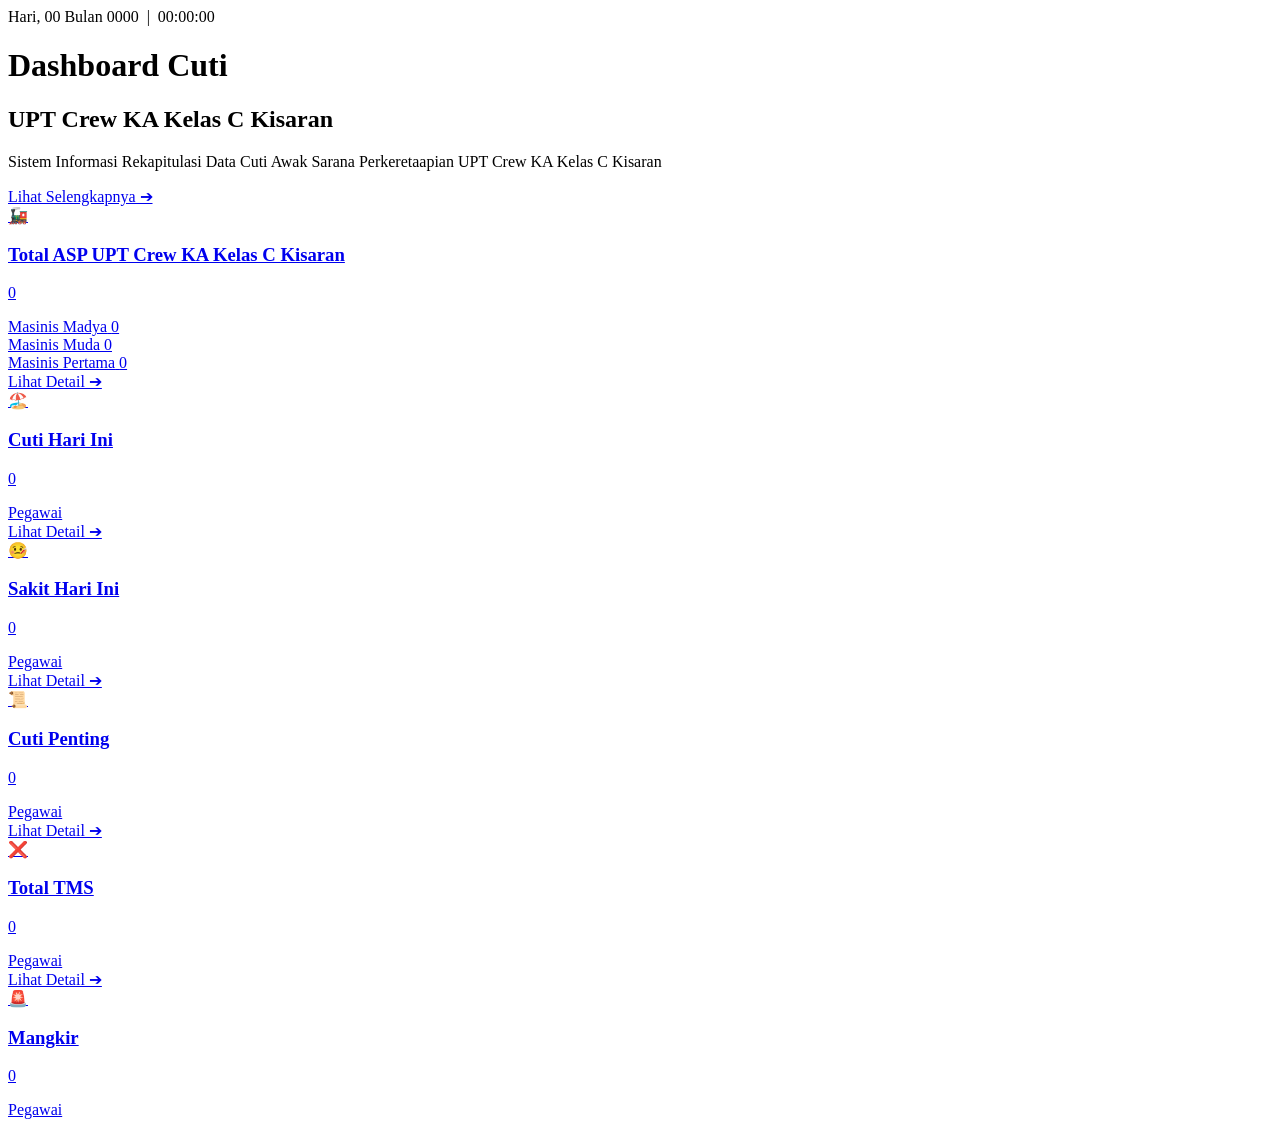
==== index.html @ 2067175f "Add files via upload" ====
<!DOCTYPE html>
<html lang="id">
<head>
    <meta charset="UTF-8">
    <meta name="viewport" content="width=device-width, initial-scale=1.0">
    <title>Dashboard Rekapitulasi Cuti - KAI</title>
    
    <!-- Google Fonts: Montserrat -->
    <link rel="preconnect" href="https://fonts.googleapis.com">
    <link rel="preconnect" href="https://fonts.gstatic.com" crossorigin>
    <link href="https://fonts.googleapis.com/css2?family=Montserrat:wght@300;500;600;800&display=swap" rel="stylesheet">

    <link rel="stylesheet" href="css/style.css">
</head>
<body>
    <!-- Banner Utama bernuansa KAI -->
    <header class="kai-banner">
        
        <!-- Top Header: Logo di Kiri, Waktu di Kanan -->
        <div class="top-header">          
            <div class="time-container">
                <span id="hari-ini">Hari, </span>
                <span id="tanggal-ini">00 Bulan 0000</span> &nbsp;|&nbsp; 
                <span id="jam-ini">00:00:00</span>
            </div>
        </div>

        <div class="banner-overlay"></div>
        
        <div class="banner-container">
            <h1 class="banner-title">Dashboard Cuti</h1>
            <h2 class="banner-title">UPT Crew KA Kelas C Kisaran</h2>
            <p class="banner-subtitle">Sistem Informasi Rekapitulasi Data Cuti Awak Sarana Perkeretaapian UPT Crew KA Kelas C Kisaran</p>
        </div>
    </header>

    <!-- Konten Dashboard -->
    <main>
        <section class="dashboard-content">
            
            <!-- 1. KARTU KPI UTAMA: TOTAL ASP -->
            <a href="#tabel-crew" class="kpi-utama-card">
                <!-- Lapisan transparan hover -->
                <div class="kpi-hover-overlay">
                    <span>Lihat Selengkapnya ➔</span>
                </div>

                <!-- Bagian Atas: Total Keseluruhan -->
                <div class="kpi-utama-header">
                    <div class="widget-icon">🚂</div>
                    <div class="widget-info">
                        <h3>Total ASP UPT Crew KA Kelas C Kisaran</h3>
                        <p class="widget-value" id="val-asp">0</p>
                    </div>
                </div>
                
                <!-- Bagian Bawah: Rincian Jabatan -->
                <div class="kpi-utama-footer">
                    <div class="kpi-detail">
                        <span class="detail-label">Masinis Madya</span>
                        <span class="detail-val" id="val-madya">0</span>
                    </div>
                    <div class="kpi-detail">
                        <span class="detail-label">Masinis Muda</span>
                        <span class="detail-val" id="val-muda">0</span>
                    </div>
                    <div class="kpi-detail">
                        <span class="detail-label">Masinis Pertama</span>
                        <span class="detail-val" id="val-pertama">0</span>
                    </div>
                </div>
            </a>

            <!-- 2. WIDGET HARIAN & TAHUNAN -->
            <div class="widget-grid">
                
                <!-- Card 1: Cuti Hari Ini -->
                <a href="#tabel-cuti" class="widget-card">
                    <div class="widget-hover-overlay"><span>Lihat Detail ➔</span></div>
                    <div class="widget-icon">🏖️</div>
                    <div class="widget-info">
                        <h3>Cuti Hari Ini</h3>
                        <p class="widget-value" id="val-cuti">0</p>
                        <span class="widget-desc">Pegawai</span>
                    </div>
                </a>

                <!-- Card 2: Sakit Hari Ini -->
                <a href="#tabel-sakit" class="widget-card">
                    <div class="widget-hover-overlay"><span>Lihat Detail ➔</span></div>
                    <div class="widget-icon">🤒</div>
                    <div class="widget-info">
                        <h3>Sakit Hari Ini</h3>
                        <p class="widget-value" id="val-sakit">0</p>
                        <span class="widget-desc">Pegawai</span>
                    </div>
                </a>

                <!-- Card 3: Cuti Penting -->
                <a href="#tabel-itmb" class="widget-card">
                    <div class="widget-hover-overlay"><span>Lihat Detail ➔</span></div>
                    <div class="widget-icon">📜</div>
                    <div class="widget-info">
                        <h3>Cuti Penting</h3>
                        <p class="widget-value" id="val-itmb">0</p> 
                        <span class="widget-desc">Pegawai</span>
                    </div>
                </a>

                <!-- Card 4: Total TMS -->
                <a href="#tabel-tms" class="widget-card">
                    <div class="widget-hover-overlay"><span>Lihat Detail ➔</span></div>
                    <div class="widget-icon">❌</div>
                    <div class="widget-info">
                        <h3>Total TMS</h3>
                        <p class="widget-value" id="val-tms">0</p>
                        <span class="widget-desc">Pegawai</span>
                    </div>
                </a>

                <!-- Card 5: Total Mangkir -->
                <a href="#tabel-mangkir" class="widget-card">
                    <div class="widget-hover-overlay"><span>Lihat Detail ➔</span></div>
                    <div class="widget-icon">🚨</div>
                    <div class="widget-info">
                        <h3>Mangkir</h3>
                        <p class="widget-value" id="val-mangkir">0</p>
                        <span class="widget-desc">Pegawai</span>
                    </div>
                </a>

            </div>
        </section>
    </main>

    <!-- ========================================== -->
    <!-- MODAL POP-UP DETAIL DATA PEGAWAI           -->
    <!-- ========================================== -->
    <div id="modal-detail" class="modal-overlay" style="display: none;">
        <div class="modal-content">
            <div class="modal-header">
                <h2 id="modal-title">Daftar Detail</h2>
                <button id="modal-close" class="modal-close-btn">&times;</button>
            </div>
            <div class="modal-body">
                <table class="modal-table">
                    <thead>
                        <tr>
                            <th>No</th>
                            <th>NAMA</th>
                            <th>NIPP</th>
                            <th>JABATAN</th>
                            <th>KETERANGAN</th>
                        </tr>
                    </thead>
                    <tbody id="modal-table-body">
                        <!-- Data baris akan dimasukkan secara dinamis lewat JavaScript -->
                    </tbody>
                </table>
            </div>
        </div>
    </div>

    <!-- Skrip Penghubung Utama -->
    <script src="js/main.js"></script>
</body>
</html>
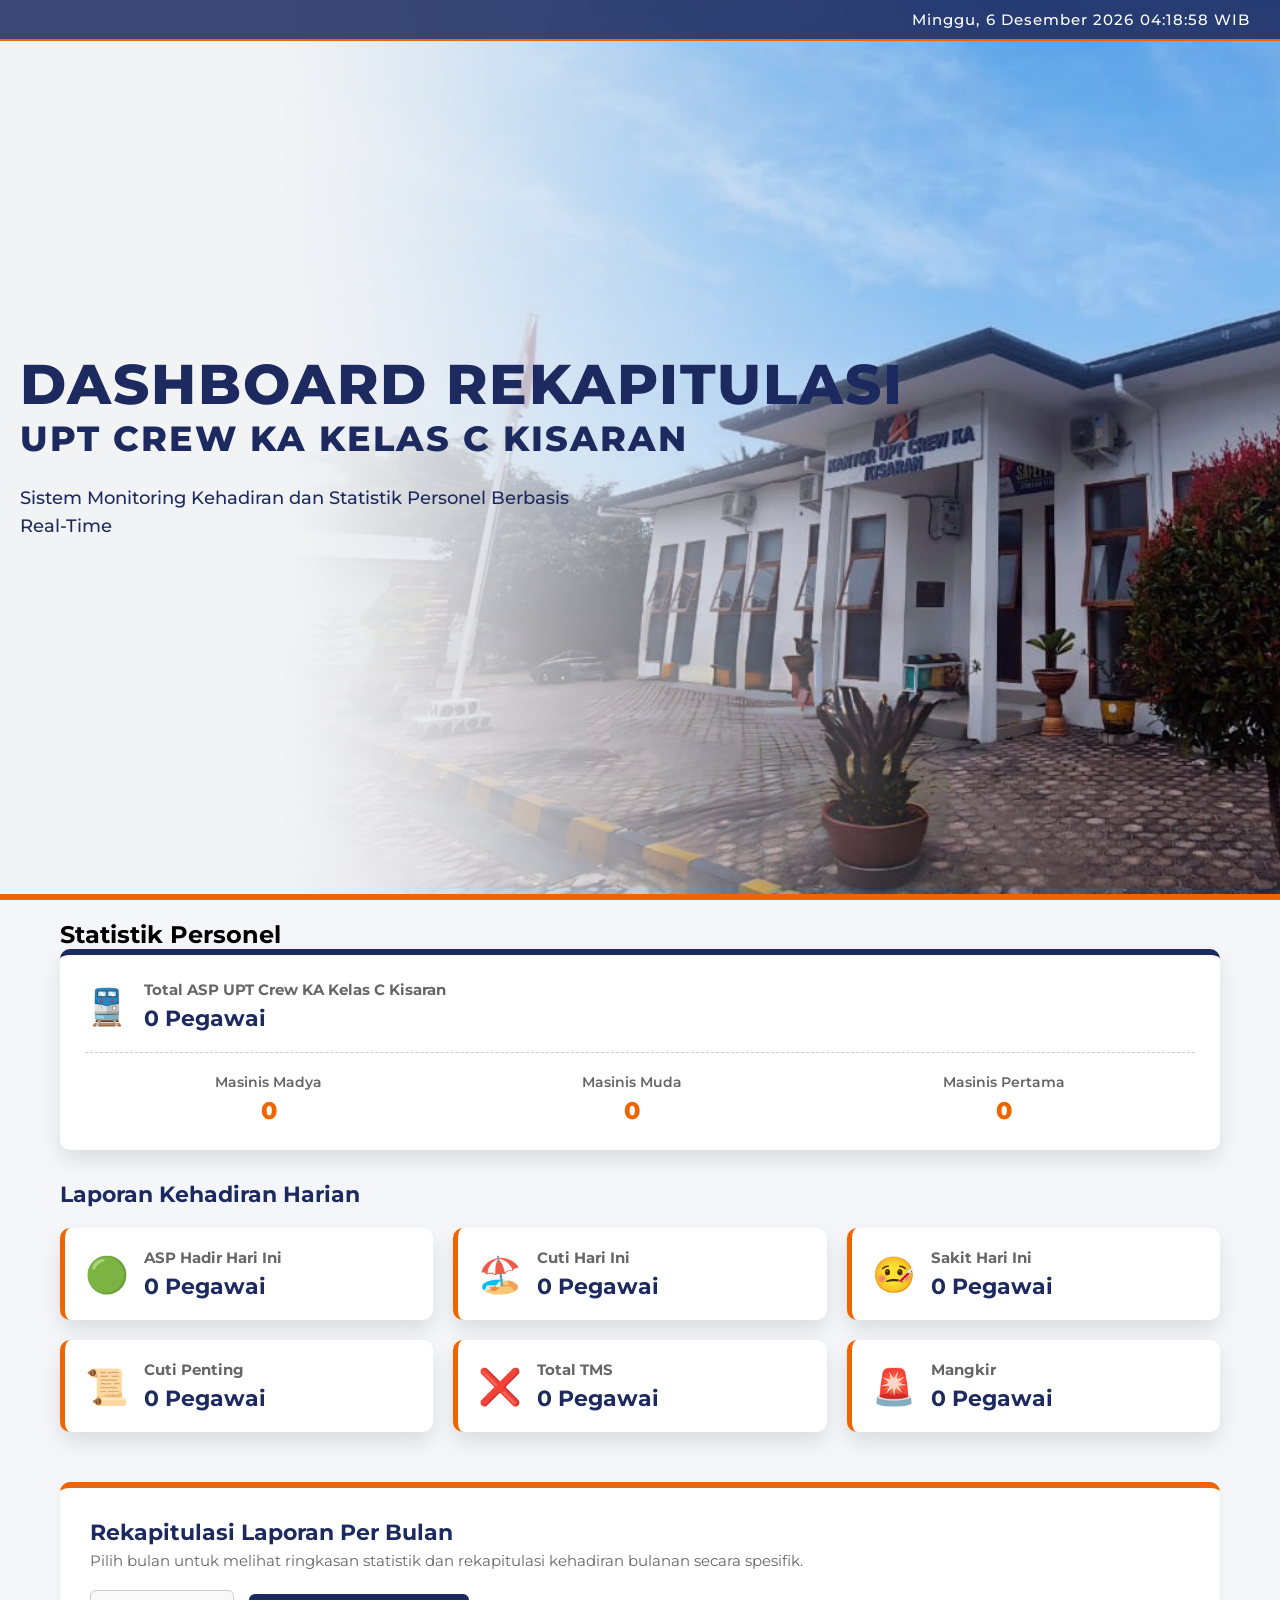
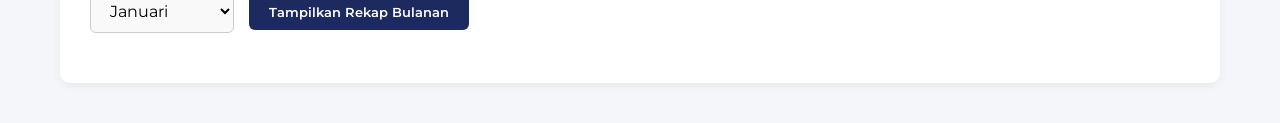
==== commit f72b0313: "Update dashboard title and content sections" ====
--- a/index.html
+++ b/index.html
@@ -3,58 +3,49 @@
 <head>
     <meta charset="UTF-8">
     <meta name="viewport" content="width=device-width, initial-scale=1.0">
-    <title>Dashboard Rekapitulasi Cuti - KAI</title>
-    
-    <!-- Google Fonts: Montserrat -->
-    <link rel="preconnect" href="https://fonts.googleapis.com">
-    <link rel="preconnect" href="https://fonts.gstatic.com" crossorigin>
-    <link href="https://fonts.googleapis.com/css2?family=Montserrat:wght@300;500;600;800&display=swap" rel="stylesheet">
-
+    <title>Dashboard Rekapitulasi - UPT Crew KA Kisaran</title>
     <link rel="stylesheet" href="css/style.css">
+    <!-- Google Fonts Montserrat -->
+    <link href="https://fonts.googleapis.com/css2?family=Montserrat:wght@400;500;600;700;800&display=swap" rel="stylesheet">
 </head>
 <body>
-    <!-- Banner Utama bernuansa KAI -->
-    <header class="kai-banner">
-        
-        <!-- Top Header: Logo di Kiri, Waktu di Kanan -->
-        <div class="top-header">          
-            <div class="time-container">
-                <span id="hari-ini">Hari, </span>
-                <span id="tanggal-ini">00 Bulan 0000</span> &nbsp;|&nbsp; 
-                <span id="jam-ini">00:00:00</span>
-            </div>
-        </div>
-
-        <div class="banner-overlay"></div>
-        
-        <div class="banner-container">
-            <h1 class="banner-title">Dashboard Cuti</h1>
-            <h2 class="banner-title">UPT Crew KA Kelas C Kisaran</h2>
-            <p class="banner-subtitle">Sistem Informasi Rekapitulasi Data Cuti Awak Sarana Perkeretaapian UPT Crew KA Kelas C Kisaran</p>
+
+    <!-- ================= TOP HEADER (WAKTU REAL-TIME) ================= -->
+    <header class="top-header">
+        <div class="time-container">
+            <span id="hari-ini"></span>
+            <span id="tanggal-ini">| </span>
+            <span id="jam-ini"></span>
         </div>
     </header>
 
-    <!-- Konten Dashboard -->
-    <main>
-        <section class="dashboard-content">
-            
-            <!-- 1. KARTU KPI UTAMA: TOTAL ASP -->
+    <!-- ================= SECTION 1: BANNER / HERO SECTION ================= -->
+    <section class="kai-banner">
+        <div class="banner-overlay"></div>
+        <div class="banner-container">
+            <h1 class="banner-title">DASHBOARD REKAPITULASI</h1>
+            <h2 class="banner-title">UPT CREW KA KELAS C KISARAN</h2>
+            <p class="banner-subtitle">Sistem Monitoring Kehadiran dan Statistik Personel Berbasis Real-Time</p>
+        </div>
+    </section>
+
+    <!-- ================= KONTEN UTAMA DASHBOARD ================= -->
+    <main class="dashboard-content">
+
+        <!-- ================= SECTION 2: JUMLAH ANGGOTA (TOTAL ASP) ================= -->
+        <section class="dashboard-section" id="section-asp">
+            <div class="section-title-box">
+                <h2>Statistik Personel</h2>
+            </div>
             <a href="#tabel-crew" class="kpi-utama-card">
-                <!-- Lapisan transparan hover -->
-                <div class="kpi-hover-overlay">
-                    <span>Lihat Selengkapnya ➔</span>
-                </div>
-
-                <!-- Bagian Atas: Total Keseluruhan -->
+                <div class="kpi-hover-overlay">Lihat Detail Keseluruhan Anggota</div>
                 <div class="kpi-utama-header">
-                    <div class="widget-icon">🚂</div>
+                    <div class="widget-icon">🚆</div>
                     <div class="widget-info">
                         <h3>Total ASP UPT Crew KA Kelas C Kisaran</h3>
-                        <p class="widget-value" id="val-asp">0</p>
-                    </div>
-                </div>
-                
-                <!-- Bagian Bawah: Rincian Jabatan -->
+                        <p><span id="val-asp">0</span> Pegawai</p>
+                    </div>
+                </div>
                 <div class="kpi-utama-footer">
                     <div class="kpi-detail">
                         <span class="detail-label">Masinis Madya</span>
@@ -70,72 +61,176 @@
                     </div>
                 </div>
             </a>
-
-            <!-- 2. WIDGET HARIAN & TAHUNAN -->
-            <div class="widget-grid">
+        </section>
+
+        <!-- ================= SECTION 3: LAPORAN HARIAN ================= -->
+        <section class="dashboard-section" id="section-laporan-harian">
+            <div class="section-title-box" style="margin-top: 30px;">
+                <h2 style="color: var(--kai-blue); font-size: 1.4rem; font-weight: 700;">Laporan Kehadiran Harian</h2>
+            </div>
+
+            <!-- Grid 6 Widget (2 Baris x 3 Kolom) -->
+            <div class="widgets-grid">
                 
-                <!-- Card 1: Cuti Hari Ini -->
+                <!-- Widget: ASP Hadir -->
+                <a class="widget-card">
+                    <div class="widget-hover-overlay">Lihat Detail Hadir</div>
+                    <div class="widget-icon">🟢</div>
+                    <div class="widget-info">
+                        <h3>ASP Hadir Hari Ini</h3>
+                        <p><span id="val-hadir">0</span> Pegawai</p>
+                    </div>
+                </a>
+
+                <!-- Widget: Cuti Hari Ini -->
                 <a href="#tabel-cuti" class="widget-card">
-                    <div class="widget-hover-overlay"><span>Lihat Detail ➔</span></div>
+                    <div class="widget-hover-overlay">Lihat Detail Cuti</div>
                     <div class="widget-icon">🏖️</div>
                     <div class="widget-info">
                         <h3>Cuti Hari Ini</h3>
-                        <p class="widget-value" id="val-cuti">0</p>
-                        <span class="widget-desc">Pegawai</span>
-                    </div>
-                </a>
-
-                <!-- Card 2: Sakit Hari Ini -->
+                        <p><span id="val-cuti">0</span> Pegawai</p>
+                    </div>
+                </a>
+
+                <!-- Widget: Sakit Hari Ini -->
                 <a href="#tabel-sakit" class="widget-card">
-                    <div class="widget-hover-overlay"><span>Lihat Detail ➔</span></div>
+                    <div class="widget-hover-overlay">Lihat Detail Sakit</div>
                     <div class="widget-icon">🤒</div>
                     <div class="widget-info">
                         <h3>Sakit Hari Ini</h3>
-                        <p class="widget-value" id="val-sakit">0</p>
-                        <span class="widget-desc">Pegawai</span>
-                    </div>
-                </a>
-
-                <!-- Card 3: Cuti Penting -->
+                        <p><span id="val-sakit">0</span> Pegawai</p>
+                    </div>
+                </a>
+
+                <!-- Widget: Cuti Penting -->
                 <a href="#tabel-itmb" class="widget-card">
-                    <div class="widget-hover-overlay"><span>Lihat Detail ➔</span></div>
+                    <div class="widget-hover-overlay">Lihat Detail Cuti Penting</div>
                     <div class="widget-icon">📜</div>
                     <div class="widget-info">
                         <h3>Cuti Penting</h3>
-                        <p class="widget-value" id="val-itmb">0</p> 
-                        <span class="widget-desc">Pegawai</span>
-                    </div>
-                </a>
-
-                <!-- Card 4: Total TMS -->
+                        <p><span id="val-itmb">0</span> Pegawai</p>
+                    </div>
+                </a>
+
+                <!-- Widget: Total TMS -->
                 <a href="#tabel-tms" class="widget-card">
-                    <div class="widget-hover-overlay"><span>Lihat Detail ➔</span></div>
+                    <div class="widget-hover-overlay">Lihat Detail TMS</div>
                     <div class="widget-icon">❌</div>
                     <div class="widget-info">
                         <h3>Total TMS</h3>
-                        <p class="widget-value" id="val-tms">0</p>
-                        <span class="widget-desc">Pegawai</span>
-                    </div>
-                </a>
-
-                <!-- Card 5: Total Mangkir -->
+                        <p><span id="val-tms">0</span> Pegawai</p>
+                    </div>
+                </a>
+
+                <!-- Widget: Mangkir -->
                 <a href="#tabel-mangkir" class="widget-card">
-                    <div class="widget-hover-overlay"><span>Lihat Detail ➔</span></div>
+                    <div class="widget-hover-overlay">Lihat Detail Mangkir</div>
                     <div class="widget-icon">🚨</div>
                     <div class="widget-info">
                         <h3>Mangkir</h3>
-                        <p class="widget-value" id="val-mangkir">0</p>
-                        <span class="widget-desc">Pegawai</span>
+                        <p><span id="val-mangkir">0</span> Pegawai</p>
                     </div>
                 </a>
 
             </div>
         </section>
+
+        <!-- ================= SECTION 4: LAPORAN PER BULAN ================= -->
+        <section class="dashboard-section" id="section-laporan-bulanan" style="margin-top: 50px; background: #ffffff; padding: 30px; border-radius: 10px; box-shadow: 0 4px 10px rgba(0,0,0,0.05); border-top: 6px solid var(--kai-orange);">
+            <div class="section-title-box" style="margin-bottom: 20px;">
+                <h2 style="color: var(--kai-blue); font-size: 1.4rem; font-weight: 700;">Rekapitulasi Laporan Per Bulan</h2>
+                <p style="color: #666; font-size: 0.95rem; margin-top: 5px;">Pilih bulan untuk melihat ringkasan statistik dan rekapitulasi kehadiran bulanan secara spesifik.</p>
+            </div>
+
+            <!-- Kontrol Pilih Bulan & Tombol Aksi -->
+            <div class="bulan-control-container" style="display: flex; gap: 15px; align-items: center; flex-wrap: wrap; margin-bottom: 20px;">
+                <select id="select-pilih-bulan" style="padding: 10px 15px; border-radius: 6px; border: 1px solid #ccc; font-family: 'Montserrat', sans-serif; font-size: 1rem; outline: none; background: #f9f9f9; cursor: pointer;">
+                    <option value="0">Januari</option>
+                    <option value="1">Februari</option>
+                    <option value="2">Maret</option>
+                    <option value="3">April</option>
+                    <option value="4">Mei</option>
+                    <option value="5">Juni</option>
+                    <option value="6">Juli</option>
+                    <option value="7">Agustus</option>
+                    <option value="8">September</option>
+                    <option value="9">Oktober</option>
+                    <option value="10">November</option>
+                    <option value="11">Desember</option>
+                </select>
+                <button id="btn-tampilkan-bulan" style="padding: 10px 20px; background-color: var(--kai-blue); color: white; border: none; border-radius: 6px; font-weight: 600; cursor: pointer; transition: background 0.2s;">
+                    Tampilkan Rekap Bulanan
+                </button>
+            </div>
+
+            <!-- Area Hasil Rekapitulasi Bulanan (Awalnya Tersembunyi) -->
+            <div id="hasil-rekap-bulanan" style="display: none; margin-top: 20px;">
+                
+<!-- 1. Ringkasan Statistik Bulanan (Card Summary Terpisah) -->
+                <div class="bulan-summary-grid" style="display: grid; grid-template-columns: repeat(auto-fit, minmax(140px, 1fr)); gap: 15px; margin-bottom: 25px;">
+                    <div style="background: #f4f6f9; padding: 15px; border-radius: 8px; border-left: 4px solid var(--kai-blue);">
+                        <span style="font-size: 0.85rem; color: #666; font-weight: 600;">Total Personel</span>
+                        <h3 id="sum-total-pegawai" style="font-size: 1.3rem; color: var(--kai-blue); margin-top: 5px;">0</h3>
+                    </div>
+                    <div style="background: #f4f6f9; padding: 15px; border-radius: 8px; border-left: 4px solid #28a745;">
+                        <span style="font-size: 0.85rem; color: #666; font-weight: 600;">Rata-rata Hadir</span>
+                        <h3 id="sum-rata-hadir" style="font-size: 1.3rem; color: #28a745; margin-top: 5px;">0%</h3>
+                    </div>
+                    <div style="background: #f4f6f9; padding: 15px; border-radius: 8px; border-left: 4px solid #17a2b8;">
+                        <span style="font-size: 0.85rem; color: #666; font-weight: 600;">Total Cuti (CT)</span>
+                        <h3 id="sum-total-cuti" style="font-size: 1.3rem; color: #17a2b8; margin-top: 5px;">0</h3>
+                    </div>
+                    <div style="background: #f4f6f9; padding: 15px; border-radius: 8px; border-left: 4px solid #ffc107;">
+                        <span style="font-size: 0.85rem; color: #666; font-weight: 600;">Total Sakit (CSK)</span>
+                        <h3 id="sum-total-sakit" style="font-size: 1.3rem; color: #d39e00; margin-top: 5px;">0</h3>
+                    </div>
+                    <div style="background: #f4f6f9; padding: 15px; border-radius: 8px; border-left: 4px solid #e67e22;">
+                        <span style="font-size: 0.85rem; color: #666; font-weight: 600;">Total TMS</span>
+                        <h3 id="sum-total-tms" style="font-size: 1.3rem; color: #e67e22; margin-top: 5px;">0</h3>
+                    </div>
+                    <div style="background: #f4f6f9; padding: 15px; border-radius: 8px; border-left: 4px solid #dc3545;">
+                        <span style="font-size: 0.85rem; color: #666; font-weight: 600;">Total Mangkir</span>
+                        <h3 id="sum-total-mangkir" style="font-size: 1.3rem; color: #dc3545; margin-top: 5px;">0</h3>
+                    </div>
+                </div>
+
+                <!-- 2. Kontrol Tabel: Pencarian & Tombol Ekspor -->
+                <div style="display: flex; justify-content: space-between; align-items: center; margin-bottom: 15px; flex-wrap: wrap; gap: 10px;">
+                    <input type="text" id="input-cari-bulan" placeholder="Cari nama atau NIPP pegawai..." style="padding: 8px 12px; border-radius: 6px; border: 1px solid #ccc; width: 280px; font-size: 0.9rem; outline: none;">
+                    <button id="btn-ekspor-excel" style="padding: 8px 15px; background-color: #28a745; color: white; border: none; border-radius: 6px; font-weight: 600; cursor: pointer; font-size: 0.9rem;">
+                        📥 Unduh Rekap (CSV)
+                    </button>
+                </div>
+
+                <!-- 3. Tabel Rincian Rekapitulasi Per Personel -->
+                <div style="overflow-x: auto;">
+                    <table class="modal-table" style="width: 100%; border-collapse: collapse; font-size: 0.9rem;">
+                        <thead>
+                            <tr style="background-color: var(--kai-blue); color: white;">
+                            <th style="padding: 10px; border: 1px solid #ddd;">No</th>
+                            <th style="padding: 10px; border: 1px solid #ddd;">Nama Pegawai</th>
+                            <th style="padding: 10px; border: 1px solid #ddd;">NIPP</th>
+                            <th style="padding: 10px; border: 1px solid #ddd;">Jabatan</th>
+                            <th style="padding: 10px; border: 1px solid #ddd; text-align: center;">Hadir</th>
+                            <th style="padding: 10px; border: 1px solid #ddd; text-align: center;">Cuti (CT)</th>
+                            <th style="padding: 10px; border: 1px solid #ddd; text-align: center;">Sakit (CSK)</th>
+                            <th style="padding: 10px; border: 1px solid #ddd; text-align: center;">Cuti Penting</th>
+                            <th style="padding: 10px; border: 1px solid #ddd; text-align: center;">TMS</th>
+                            <th style="padding: 10px; border: 1px solid #ddd; text-align: center;">Mangkir</th>
+                        </tr>
+                        </thead>
+                        <tbody id="tabel-rekap-bulanan-body">
+                            <!-- Data rekap per bulan akan dimasukkan di sini via JavaScript -->
+                        </tbody>
+                    </table>
+                </div>
+
+            </div>
+        </section>
+
     </main>
 
-    <!-- ========================================== -->
-    <!-- MODAL POP-UP DETAIL DATA PEGAWAI           -->
-    <!-- ========================================== -->
+    <!-- ================= MODAL POP-UP DETAIL ================= -->
     <div id="modal-detail" class="modal-overlay" style="display: none;">
         <div class="modal-content">
             <div class="modal-header">
@@ -154,14 +249,14 @@
                         </tr>
                     </thead>
                     <tbody id="modal-table-body">
-                        <!-- Data baris akan dimasukkan secara dinamis lewat JavaScript -->
+                        <!-- Data dimasukkan secara dinamis via JavaScript -->
                     </tbody>
                 </table>
             </div>
         </div>
     </div>
 
-    <!-- Skrip Penghubung Utama -->
+    <!-- Hubungkan dengan file JavaScript -->
     <script src="js/main.js"></script>
 </body>
-</html>+</html>
--- a/css/style.css
+++ b/css/style.css
@@ -0,0 +1,351 @@
+/* =========================================
+   VARIABEL WARNA 
+   ========================================= */
+:root {
+    --kai-blue: #1c2a5f;      
+    --kai-orange: #f06400;    
+    --kai-white: #ffffff;
+    --bg-light: #f4f6f9;   
+}
+
+/* =========================================
+   RESET & DASAR
+   ========================================= */
+* {  
+    margin: 0;
+    padding: 0;
+    box-sizing: border-box;
+    font-family: 'Montserrat', sans-serif;
+}
+
+body {
+    background-color: var(--bg-light);
+}
+
+/* =========================================
+   STYLE TOP HEADER (WAKTU & TANGGAL)
+   ========================================= */
+.top-header {
+    position: absolute;
+    top: 0;
+    left: 0;
+    width: 100%;
+    padding: 10px 30px;
+    background: rgba(28, 42, 95, 0.85); 
+    color: var(--kai-white);
+    display: flex;
+    justify-content: flex-end;
+    z-index: 5;
+    border-bottom: 2px solid var(--kai-orange);
+    font-size: 0.95rem;
+    letter-spacing: 1px;
+}
+
+.time-container {
+    display: flex;
+    gap: 6px;
+    font-weight: 500;
+}
+
+/* =========================================
+   STYLE BANNER HEADER
+   ========================================= */
+.kai-banner {
+    background-image: url('../assets/images/bg-header.png'); 
+    background-size: cover;          
+    background-position: center;     
+    background-repeat: no-repeat;    
+    color: var(--kai-blue);
+    height: 100vh;
+    display: flex;
+    flex-direction: column;
+    justify-content: center;
+    padding: 0 0 0 20px;             
+    text-align: left;
+    border-bottom: 6px solid var(--kai-orange);
+    position: relative;              
+    overflow: hidden;                
+}
+
+.banner-overlay {
+    position: absolute;
+    top: 0;
+    left: 0;
+    width: 100%;
+    height: 100%;
+    z-index: 1; 
+}
+
+.banner-container {
+    max-width: 1200px;
+    margin: 0;
+    position: relative; 
+    z-index: 2;         
+}
+
+.banner-title {
+    font-size: 3.5rem;
+    font-weight: 800;
+    letter-spacing: 2px;
+    margin-bottom: 5px; 
+    line-height: 1.1;   
+    text-transform: uppercase;
+}
+
+h2.banner-title {
+    font-size: 2.2rem;   
+    margin-top: 5px;     
+    margin-bottom: 25px; 
+}
+
+.banner-subtitle {
+    font-size: 1.1rem;
+    font-weight: 500;
+    color: var(--kai-blue);
+    opacity: 1;
+    max-width: 600px;
+    margin: 0;
+    line-height: 1.6;
+}
+
+/* =========================================
+   STYLE KARTU KPI UTAMA (TOTAL ASP)
+   ========================================= */
+.kpi-utama-card {
+    background-color: var(--kai-white);
+    border-radius: 10px;
+    padding: 25px;
+    box-shadow: 0 10px 20px rgba(0,0,0,0.1);
+    border-top: 6px solid var(--kai-blue); 
+    margin-bottom: 20px; 
+    transition: transform 0.3s ease, box-shadow 0.3s ease;
+    position: relative; 
+    overflow: hidden;   
+    display: block;     
+    text-decoration: none; 
+    color: inherit;     
+}
+
+.kpi-utama-card:hover {
+    transform: translateY(-5px);
+    box-shadow: 0 15px 30px rgba(0,0,0,0.15);
+}
+
+.kpi-utama-header {
+    display: flex;
+    align-items: center;
+    padding-bottom: 20px;
+    border-bottom: 1px dashed #ccc; 
+}
+
+.kpi-utama-footer {
+    display: flex;
+    justify-content: space-around;
+    padding-top: 20px;
+    text-align: center;
+}
+
+.kpi-detail {
+    display: flex;
+    flex-direction: column;
+}
+
+.detail-label {
+    font-size: 0.9rem;
+    color: #666;
+    margin-bottom: 5px;
+    font-weight: 600;
+}
+
+.detail-val {
+    font-size: 1.5rem;
+    font-weight: 800;
+    color: var(--kai-orange); 
+}
+
+.kpi-hover-overlay {
+    position: absolute;
+    top: 0;
+    left: 0;
+    width: 100%;
+    height: 100%;
+    background: rgba(28, 42, 95, 0.9); 
+    color: var(--kai-white);
+    display: flex;
+    align-items: center;
+    justify-content: center;
+    font-size: 1.2rem;
+    font-weight: 600;
+    letter-spacing: 1px;
+    opacity: 0; 
+    transition: opacity 0.3s ease;
+    z-index: 10; 
+}
+
+.kpi-utama-card:hover .kpi-hover-overlay {
+    opacity: 1; 
+}
+
+/* =========================================
+   STYLE KONTEN DASHBOARD & WIDGET (2 Baris x 3 Kolom)
+   ========================================= */
+.dashboard-content {
+    max-width: 1200px;
+    margin: 20px auto 40px auto; 
+    padding: 0 20px;
+    position: relative;
+    z-index: 10; 
+}
+
+.widgets-grid {
+    display: grid;
+    grid-template-columns: repeat(3, 1fr); 
+    gap: 20px;
+    margin-top: 20px;
+}
+
+.widget-card {
+    background-color: var(--kai-white);
+    border-radius: 10px;
+    padding: 20px; 
+    display: flex;
+    align-items: center;
+    box-shadow: 0 10px 20px rgba(0,0,0,0.1); 
+    border-left: 5px solid var(--kai-orange); 
+    transition: transform 0.3s ease, box-shadow 0.3s ease;
+    position: relative;
+    overflow: hidden;
+    text-decoration: none; 
+    color: inherit;
+}
+
+.widget-card:hover {
+    transform: translateY(-5px);
+    box-shadow: 0 15px 30px rgba(0,0,0,0.15);
+}
+
+.widget-icon {
+    font-size: 2.2rem;
+    margin-right: 15px;
+}
+
+.widget-info h3 {
+    font-size: 0.95rem;
+    color: #666;
+    margin: 0 0 5px 0;
+}
+
+.widget-info p {
+    font-size: 1.4rem;
+    font-weight: 700;
+    color: var(--kai-blue);
+    margin: 0; 
+}
+
+.widget-hover-overlay {
+    position: absolute;
+    top: 0;
+    left: 0;
+    width: 100%;
+    height: 100%;
+    background: rgba(28, 42, 95, 0.9); 
+    color: var(--kai-white);
+    display: flex;
+    align-items: center;
+    justify-content: center;
+    font-size: 1rem; 
+    font-weight: 600;
+    letter-spacing: 0.5px;
+    opacity: 0; 
+    transition: opacity 0.3s ease;
+    z-index: 10;
+}
+
+.widget-card:hover .widget-hover-overlay {
+    opacity: 1; 
+}
+
+/* =========================================
+   STYLE MODAL POP-UP
+   ========================================= */
+.modal-overlay {
+    position: fixed;
+    top: 0;
+    left: 0;
+    width: 100%;
+    height: 100%;
+    background-color: rgba(0, 0, 0, 0.6);
+    display: flex;
+    justify-content: center;
+    align-items: center;
+    z-index: 1000;
+    backdrop-filter: blur(3px);
+}
+
+.modal-content {
+    background: #ffffff;
+    width: 90%;
+    max-width: 800px;
+    max-height: 80vh;
+    border-radius: 8px;
+    box-shadow: 0 5px 15px rgba(0,0,0,0.3);
+    display: flex;
+    flex-direction: column;
+    overflow: hidden;
+    animation: fadeInModal 0.3s ease-in-out;
+}
+
+@keyframes fadeInModal {
+    from { opacity: 0; transform: translateY(-20px); }
+    to { opacity: 1; transform: translateY(0); }
+}
+
+.modal-header {
+    background-color: #003366; 
+    color: white;
+    padding: 15px 20px;
+    display: flex;
+    justify-content: space-between;
+    align-items: center;
+}
+
+.modal-header h2 {
+    font-size: 1.2rem;
+    margin: 0;
+    font-weight: 600;
+}
+
+.modal-close-btn {
+    background: none;
+    border: none;
+    color: white;
+    font-size: 1.5rem;
+    cursor: pointer;
+}
+
+.modal-body {
+    padding: 20px;
+    overflow-y: auto;
+}
+
+.modal-table {
+    width: 100%;
+    border-collapse: collapse;
+    font-size: 0.9rem;
+}
+
+.modal-table th, .modal-table td {
+    padding: 10px 12px;
+    border: 1px solid #ddd;
+    text-align: left;
+}
+
+.modal-table th {
+    background-color: #f4f4f4;
+    color: #333;
+    font-weight: 600;
+}
+
+.modal-table tr:nth-child(even) {
+    background-color: #f9f9f9;
+}
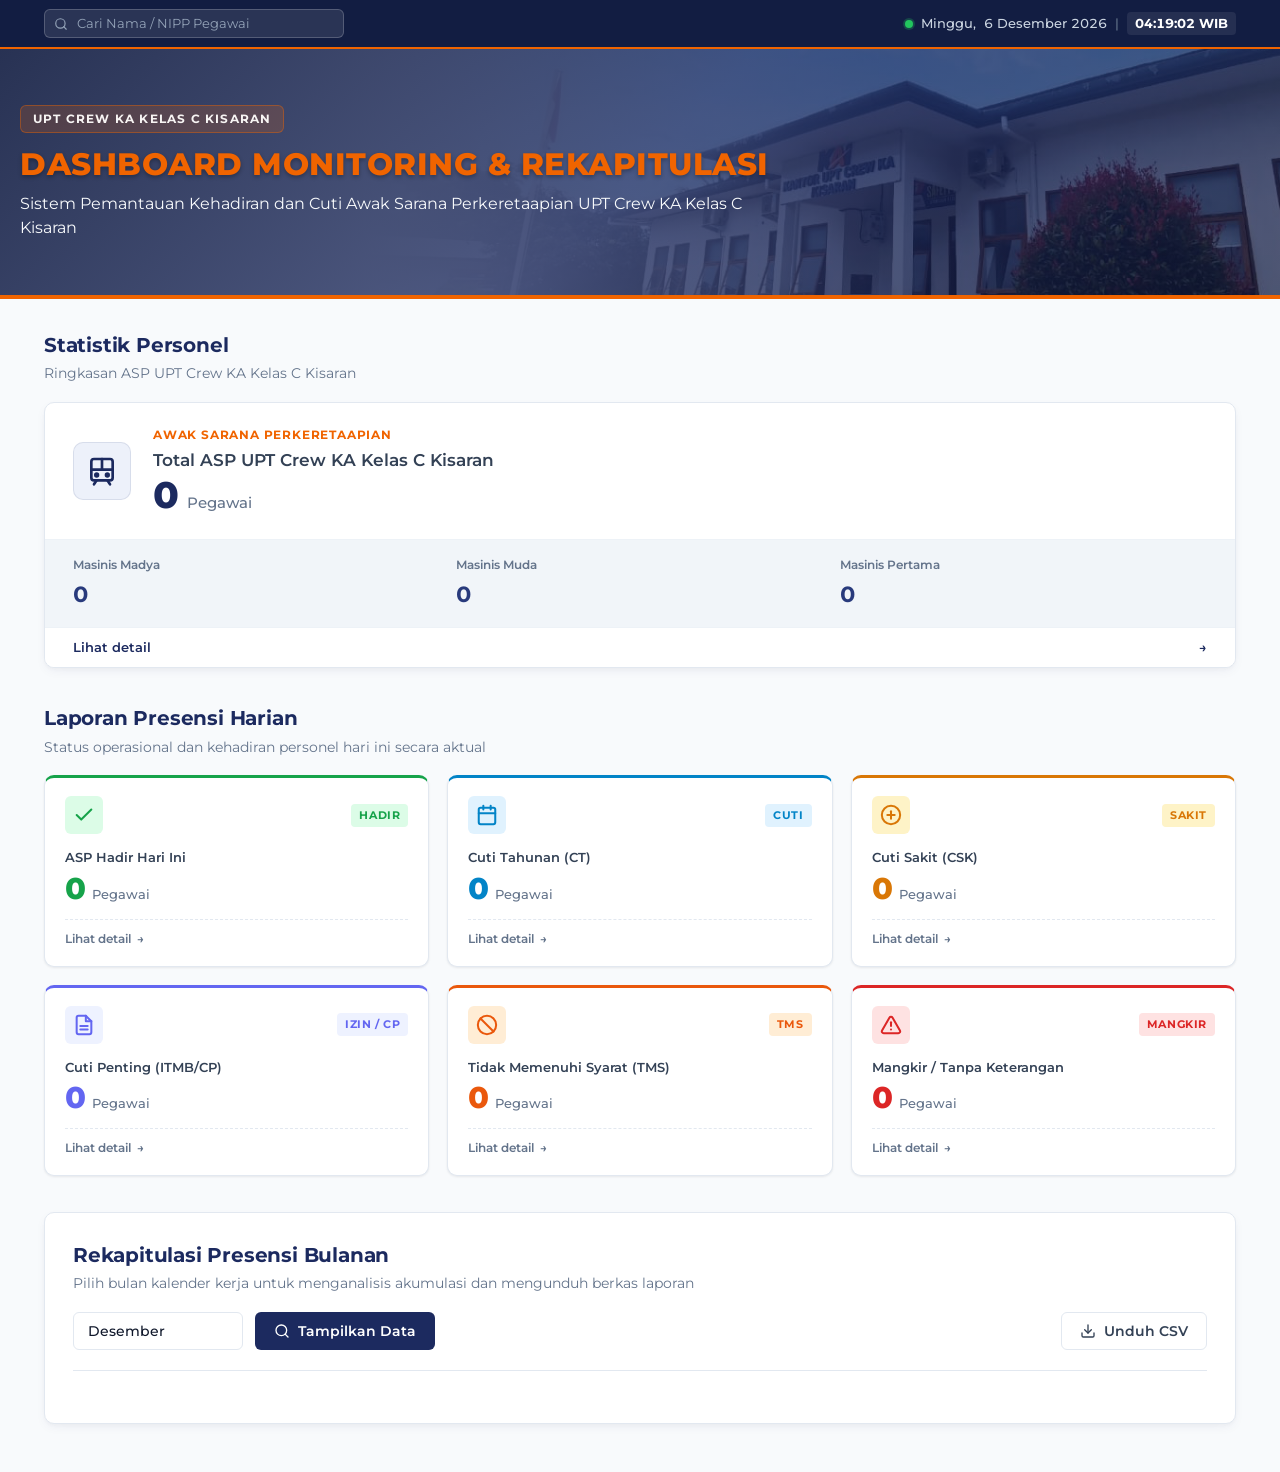
==== commit 4519c4e2: "Update print statement from 'Hello' to 'Goodbye'" ====
--- a/index.html
+++ b/index.html
@@ -6,221 +6,392 @@
     <title>Dashboard Rekapitulasi - UPT Crew KA Kisaran</title>
     <link rel="stylesheet" href="css/style.css">
     <!-- Google Fonts Montserrat -->
+    <link rel="preconnect" href="https://fonts.googleapis.com">
+    <link rel="preconnect" href="https://fonts.gstatic.com" crossorigin>
     <link href="https://fonts.googleapis.com/css2?family=Montserrat:wght@400;500;600;700;800&display=swap" rel="stylesheet">
 </head>
 <body>
 
-    <!-- ================= TOP HEADER (WAKTU REAL-TIME) ================= -->
-    <header class="top-header">
-        <div class="time-container">
-            <span id="hari-ini"></span>
-            <span id="tanggal-ini">| </span>
-            <span id="jam-ini"></span>
+    <!-- ================= TOP UTILITY BAR (IDENTITAS & WAKTU REAL-TIME) ================= -->
+    <header class="top-header" role="banner">
+        <div class="top-header-inner">
+            <div class="global-search-container">
+                <div class="global-search-wrapper">
+                    <svg viewBox="0 0 24 24" width="14" height="14" fill="none" stroke="currentColor" stroke-width="2" stroke-linecap="round" stroke-linejoin="round" aria-hidden="true">
+                        <circle cx="11" cy="11" r="8"/>
+                        <line x1="21" x2="16.65" y1="21" y2="16.65"/>
+                    </svg>
+                    <input type="text" id="global-search-input" placeholder="Cari Nama / NIPP Pegawai" aria-label="Cari NIPP atau Nama Pegawai">
+                </div>
+                <!-- Kotak Hasil Pencarian Instan (Dropdown) -->
+                <div id="global-search-results" class="global-search-dropdown" style="display: none;"></div>
+            </div>
+            <div class="time-container" aria-label="Waktu sistem saat ini">
+                <span class="live-status-dot" aria-hidden="true"></span>
+                <span id="hari-ini"></span>
+                <span id="tanggal-ini"></span>
+                <span class="time-separator" aria-hidden="true">|</span>
+                <span id="jam-ini" class="time-clock"></span>
+            </div>
         </div>
     </header>
 
-    <!-- ================= SECTION 1: BANNER / HERO SECTION ================= -->
-    <section class="kai-banner">
+    <!-- ================= EXECUTIVE HERO BANNER ================= -->
+    <section class="kai-banner" aria-label="Identitas Dashboard">
         <div class="banner-overlay"></div>
         <div class="banner-container">
-            <h1 class="banner-title">DASHBOARD REKAPITULASI</h1>
-            <h2 class="banner-title">UPT CREW KA KELAS C KISARAN</h2>
-            <p class="banner-subtitle">Sistem Monitoring Kehadiran dan Statistik Personel Berbasis Real-Time</p>
+            <div class="banner-badge">UPT CREW KA KELAS C KISARAN</div>
+            <h1 class="banner-title">DASHBOARD MONITORING &amp; REKAPITULASI</h1>
+            <p class="banner-subtitle">Sistem Pemantauan Kehadiran dan Cuti Awak Sarana Perkeretaapian UPT Crew KA Kelas C Kisaran </p>
         </div>
     </section>
 
     <!-- ================= KONTEN UTAMA DASHBOARD ================= -->
-    <main class="dashboard-content">
-
-        <!-- ================= SECTION 2: JUMLAH ANGGOTA (TOTAL ASP) ================= -->
-        <section class="dashboard-section" id="section-asp">
-            <div class="section-title-box">
-                <h2>Statistik Personel</h2>
-            </div>
-            <a href="#tabel-crew" class="kpi-utama-card">
-                <div class="kpi-hover-overlay">Lihat Detail Keseluruhan Anggota</div>
-                <div class="kpi-utama-header">
-                    <div class="widget-icon">🚆</div>
-                    <div class="widget-info">
-                        <h3>Total ASP UPT Crew KA Kelas C Kisaran</h3>
-                        <p><span id="val-asp">0</span> Pegawai</p>
-                    </div>
-                </div>
+    <main class="dashboard-content" id="main-content">
+
+        <!-- ================= SECTION 1: STATISTIK PERSONEL ASP ================= -->
+        <section class="dashboard-section" id="section-asp" aria-labelledby="heading-asp">
+            <div class="section-header">
+                <div>
+                    <h2 id="heading-asp" class="section-title">Statistik Personel</h2>
+                    <p class="section-desc">Ringkasan ASP UPT Crew KA Kelas C Kisaran</p>
+                </div>
+            </div>
+
+            <a href="#tabel-crew" class="kpi-utama-card" aria-label="Lihat rincian seluruh personel Awak Sarana Perkeretaapian">
+                <div class="kpi-utama-main">
+                    <div class="kpi-brand-icon" aria-hidden="true">
+                        <!-- SVG Lokomotif / Kereta Minimalis -->
+                        <svg viewBox="0 0 24 24" width="32" height="32" fill="none" stroke="currentColor" stroke-width="2" stroke-linecap="round" stroke-linejoin="round">
+                            <rect x="4" y="3" width="16" height="16" rx="2"/>
+                            <path d="M4 11h16"/>
+                            <path d="M12 3v8"/>
+                            <path d="m8 19-2 3"/>
+                            <path d="m16 19 2 3"/>
+                            <circle cx="8" cy="15" r="1"/>
+                            <circle cx="16" cy="15" r="1"/>
+                        </svg>
+                    </div>
+                    <div class="kpi-main-info">
+                        <span class="kpi-badge-label">Awak Sarana Perkeretaapian</span>
+                        <h3 class="kpi-main-heading">Total ASP UPT Crew KA Kelas C Kisaran</h3>
+                        <div class="kpi-number-row">
+                            <span class="kpi-main-val" id="val-asp">0</span>
+                            <span class="kpi-unit">Pegawai</span>
+                        </div>
+                    </div>
+                </div>
+
                 <div class="kpi-utama-footer">
-                    <div class="kpi-detail">
-                        <span class="detail-label">Masinis Madya</span>
-                        <span class="detail-val" id="val-madya">0</span>
-                    </div>
-                    <div class="kpi-detail">
-                        <span class="detail-label">Masinis Muda</span>
-                        <span class="detail-val" id="val-muda">0</span>
-                    </div>
-                    <div class="kpi-detail">
-                        <span class="detail-label">Masinis Pertama</span>
-                        <span class="detail-val" id="val-pertama">0</span>
-                    </div>
+                    <div class="kpi-sub-metric">
+                        <span class="sub-metric-label">Masinis Madya</span>
+                        <span class="sub-metric-val" id="val-madya">0</span>
+                    </div>
+                    <div class="kpi-sub-metric">
+                        <span class="sub-metric-label">Masinis Muda</span>
+                        <span class="sub-metric-val" id="val-muda">0</span>
+                    </div>
+                    <div class="kpi-sub-metric">
+                        <span class="sub-metric-label">Masinis Pertama</span>
+                        <span class="sub-metric-val" id="val-pertama">0</span>
+                    </div>
+                </div>
+
+                <div class="kpi-action-bar">
+                    <span>Lihat detail</span>
+                    <span aria-hidden="true">&rarr;</span>
                 </div>
             </a>
         </section>
 
-        <!-- ================= SECTION 3: LAPORAN HARIAN ================= -->
-        <section class="dashboard-section" id="section-laporan-harian">
-            <div class="section-title-box" style="margin-top: 30px;">
-                <h2 style="color: var(--kai-blue); font-size: 1.4rem; font-weight: 700;">Laporan Kehadiran Harian</h2>
-            </div>
-
-            <!-- Grid 6 Widget (2 Baris x 3 Kolom) -->
+        <!-- ================= SECTION 2: LAPORAN KEHADIRAN HARIAN ================= -->
+        <section class="dashboard-section" id="section-laporan-harian" aria-labelledby="heading-harian">
+            <div class="section-header">
+                <div>
+                    <h2 id="heading-harian" class="section-title">Laporan Presensi Harian</h2>
+                    <p class="section-desc">Status operasional dan kehadiran personel hari ini secara aktual</p>
+                </div>
+            </div>
+
+            <!-- Grid 6 Kartu Status Presensi Harian -->
             <div class="widgets-grid">
+
+                <!-- 1. Hadir -->
+                <a href="#tabel-hadir" class="widget-card widget-hadir" aria-label="Lihat rincian pegawai hadir hari ini">
+                    <div class="widget-top">
+                        <div class="widget-icon-wrapper" aria-hidden="true">
+                            <svg viewBox="0 0 24 24" width="22" height="22" fill="none" stroke="currentColor" stroke-width="2.2" stroke-linecap="round" stroke-linejoin="round">
+                                <path d="M20 6 9 17l-5-5"/>
+                            </svg>
+                        </div>
+                        <span class="widget-status-tag">Hadir</span>
+                    </div>
+                    <div class="widget-body">
+                        <span class="widget-label">ASP Hadir Hari Ini</span>
+                        <div class="widget-val-row">
+                            <span class="widget-val" id="val-hadir">0</span>
+                            <span class="widget-unit">Pegawai</span>
+                        </div>
+                    </div>
+                    <div class="widget-footer-action">
+                        <span>Lihat detail</span>
+                        <span aria-hidden="true">&rarr;</span>
+                    </div>
+                </a>
+
+                <!-- 2. Cuti Tahunan -->
+                <a href="#tabel-cuti" class="widget-card widget-cuti" aria-label="Lihat rincian pegawai cuti tahunan">
+                    <div class="widget-top">
+                        <div class="widget-icon-wrapper" aria-hidden="true">
+                            <svg viewBox="0 0 24 24" width="22" height="22" fill="none" stroke="currentColor" stroke-width="2.2" stroke-linecap="round" stroke-linejoin="round">
+                                <rect width="18" height="18" x="3" y="4" rx="2" ry="2"/>
+                                <line x1="16" x2="16" y1="2" y2="6"/>
+                                <line x1="8" x2="8" y1="2" y2="6"/>
+                                <line x1="3" x2="21" y1="10" y2="10"/>
+                            </svg>
+                        </div>
+                        <span class="widget-status-tag">Cuti</span>
+                    </div>
+                    <div class="widget-body">
+                        <span class="widget-label">Cuti Tahunan (CT)</span>
+                        <div class="widget-val-row">
+                            <span class="widget-val" id="val-cuti">0</span>
+                            <span class="widget-unit">Pegawai</span>
+                        </div>
+                    </div>
+                    <div class="widget-footer-action">
+                        <span>Lihat detail</span>
+                        <span aria-hidden="true">&rarr;</span>
+                    </div>
+                </a>
+
+                <!-- 3. Sakit -->
+                <a href="#tabel-sakit" class="widget-card widget-sakit" aria-label="Lihat rincian pegawai sakit hari ini">
+                    <div class="widget-top">
+                        <div class="widget-icon-wrapper" aria-hidden="true">
+                            <svg viewBox="0 0 24 24" width="22" height="22" fill="none" stroke="currentColor" stroke-width="2.2" stroke-linecap="round" stroke-linejoin="round">
+                                <circle cx="12" cy="12" r="10"/>
+                                <line x1="12" x2="12" y1="8" y2="16"/>
+                                <line x1="8" x2="16" y1="12" y2="12"/>
+                            </svg>
+                        </div>
+                        <span class="widget-status-tag">Sakit</span>
+                    </div>
+                    <div class="widget-body">
+                        <span class="widget-label">Cuti Sakit (CSK)</span>
+                        <div class="widget-val-row">
+                            <span class="widget-val" id="val-sakit">0</span>
+                            <span class="widget-unit">Pegawai</span>
+                        </div>
+                    </div>
+                    <div class="widget-footer-action">
+                        <span>Lihat detail</span>
+                        <span aria-hidden="true">&rarr;</span>
+                    </div>
+                </a>
+
+                <!-- 4. Cuti Penting -->
+                <a href="#tabel-itmb" class="widget-card widget-penting" aria-label="Lihat rincian pegawai cuti penting hari ini">
+                    <div class="widget-top">
+                        <div class="widget-icon-wrapper" aria-hidden="true">
+                            <svg viewBox="0 0 24 24" width="22" height="22" fill="none" stroke="currentColor" stroke-width="2.2" stroke-linecap="round" stroke-linejoin="round">
+                                <path d="M14 2H6a2 2 0 0 0-2 2v16a2 2 0 0 0 2 2h12a2 2 0 0 0 2-2V8z"/>
+                                <polyline points="14 2 14 8 20 8"/>
+                                <line x1="16" x2="8" y1="13" y2="13"/>
+                                <line x1="16" x2="8" y1="17" y2="17"/>
+                            </svg>
+                        </div>
+                        <span class="widget-status-tag">Izin / CP</span>
+                    </div>
+                    <div class="widget-body">
+                        <span class="widget-label">Cuti Penting (ITMB/CP)</span>
+                        <div class="widget-val-row">
+                            <span class="widget-val" id="val-itmb">0</span>
+                            <span class="widget-unit">Pegawai</span>
+                        </div>
+                    </div>
+                    <div class="widget-footer-action">
+                        <span>Lihat detail</span>
+                        <span aria-hidden="true">&rarr;</span>
+                    </div>
+                </a>
+
+                <!-- 5. TMS -->
+                <a href="#tabel-tms" class="widget-card widget-tms" aria-label="Lihat rincian pegawai tidak memenuhi syarat hari ini">
+                    <div class="widget-top">
+                        <div class="widget-icon-wrapper" aria-hidden="true">
+                            <svg viewBox="0 0 24 24" width="22" height="22" fill="none" stroke="currentColor" stroke-width="2.2" stroke-linecap="round" stroke-linejoin="round">
+                                <circle cx="12" cy="12" r="10"/>
+                                <line x1="4.93" x2="19.07" y1="4.93" y2="19.07"/>
+                            </svg>
+                        </div>
+                        <span class="widget-status-tag">TMS</span>
+                    </div>
+                    <div class="widget-body">
+                        <span class="widget-label">Tidak Memenuhi Syarat (TMS)</span>
+                        <div class="widget-val-row">
+                            <span class="widget-val" id="val-tms">0</span>
+                            <span class="widget-unit">Pegawai</span>
+                        </div>
+                    </div>
+                    <div class="widget-footer-action">
+                        <span>Lihat detail</span>
+                        <span aria-hidden="true">&rarr;</span>
+                    </div>
+                </a>
+
+                <!-- 6. Mangkir -->
+                <a href="#tabel-mangkir" class="widget-card widget-mangkir" aria-label="Lihat rincian pegawai mangkir hari ini">
+                    <div class="widget-top">
+                        <div class="widget-icon-wrapper" aria-hidden="true">
+                            <svg viewBox="0 0 24 24" width="22" height="22" fill="none" stroke="currentColor" stroke-width="2.2" stroke-linecap="round" stroke-linejoin="round">
+                                <path d="m21.73 18-8-14a2 2 0 0 0-3.48 0l-8 14A2 2 0 0 0 4 21h16a2 2 0 0 0 1.73-3Z"/>
+                                <line x1="12" x2="12" y1="9" y2="13"/>
+                                <line x1="12" x2="12.01" y1="17" y2="17"/>
+                            </svg>
+                        </div>
+                        <span class="widget-status-tag">Mangkir</span>
+                    </div>
+                    <div class="widget-body">
+                        <span class="widget-label">Mangkir / Tanpa Keterangan</span>
+                        <div class="widget-val-row">
+                            <span class="widget-val" id="val-mangkir">0</span>
+                            <span class="widget-unit">Pegawai</span>
+                        </div>
+                    </div>
+                    <div class="widget-footer-action">
+                        <span>Lihat detail</span>
+                        <span aria-hidden="true">&rarr;</span>
+                    </div>
+                </a>
+
+            </div>
+        </section>
+
+        <!-- ================= SECTION 3: REKAPITULASI BULANAN ================= -->
+        <section class="dashboard-section section-bulanan-card" id="section-laporan-bulanan" aria-labelledby="heading-bulanan">
+            <div class="section-header">
+                <div>
+                    <h2 id="heading-bulanan" class="section-title">Rekapitulasi Presensi Bulanan</h2>
+                    <p class="section-desc">Pilih bulan kalender kerja untuk menganalisis akumulasi dan mengunduh berkas laporan</p>
+                </div>
+            </div>
+
+            <!-- Kontrol Pilih Bulan & Aksi -->
+            <div class="bulan-toolbar">
+                <div class="toolbar-left">
+                    <label for="select-pilih-bulan" class="sr-only">Pilih Bulan</label>
+                    <div class="select-wrapper">
+                        <select id="select-pilih-bulan" aria-label="Pilih Bulan Rekapitulasi">
+                            <option value="0">Januari</option>
+                            <option value="1">Februari</option>
+                            <option value="2">Maret</option>
+                            <option value="3">April</option>
+                            <option value="4">Mei</option>
+                            <option value="5">Juni</option>
+                            <option value="6">Juli</option>
+                            <option value="7">Agustus</option>
+                            <option value="8">September</option>
+                            <option value="9">Oktober</option>
+                            <option value="10">November</option>
+                            <option value="11">Desember</option>
+                        </select>
+                    </div>
+                    <button id="btn-tampilkan-bulan" class="btn btn-primary" type="button">
+                        <svg viewBox="0 0 24 24" width="16" height="16" fill="none" stroke="currentColor" stroke-width="2" stroke-linecap="round" stroke-linejoin="round" aria-hidden="true">
+                            <circle cx="11" cy="11" r="8"/>
+                            <line x1="21" x2="16.65" y1="21" y2="16.65"/>
+                        </svg>
+                        <span>Tampilkan Data</span>
+                    </button>
+                </div>
+
+                <div class="toolbar-right">
+                    <button id="btn-ekspor-excel" class="btn btn-secondary" type="button">
+                        <svg viewBox="0 0 24 24" width="16" height="16" fill="none" stroke="currentColor" stroke-width="2" stroke-linecap="round" stroke-linejoin="round" aria-hidden="true">
+                            <path d="M21 15v4a2 2 0 0 1-2 2H5a2 2 0 0 1-2-2v-4"/>
+                            <polyline points="7 10 12 15 17 10"/>
+                            <line x1="12" x2="12" y1="15" y2="3"/>
+                        </svg>
+                        <span>Unduh CSV</span>
+                    </button>
+                </div>
+            </div>
+
+            <!-- Area Hasil Rekapitulasi Bulanan -->
+            <div id="hasil-rekap-bulanan" class="hasil-rekap-container" style="display: none;">
                 
-                <!-- Widget: ASP Hadir -->
-                <a class="widget-card">
-                    <div class="widget-hover-overlay">Lihat Detail Hadir</div>
-                    <div class="widget-icon">🟢</div>
-                    <div class="widget-info">
-                        <h3>ASP Hadir Hari Ini</h3>
-                        <p><span id="val-hadir">0</span> Pegawai</p>
-                    </div>
-                </a>
-
-                <!-- Widget: Cuti Hari Ini -->
-                <a href="#tabel-cuti" class="widget-card">
-                    <div class="widget-hover-overlay">Lihat Detail Cuti</div>
-                    <div class="widget-icon">🏖️</div>
-                    <div class="widget-info">
-                        <h3>Cuti Hari Ini</h3>
-                        <p><span id="val-cuti">0</span> Pegawai</p>
-                    </div>
-                </a>
-
-                <!-- Widget: Sakit Hari Ini -->
-                <a href="#tabel-sakit" class="widget-card">
-                    <div class="widget-hover-overlay">Lihat Detail Sakit</div>
-                    <div class="widget-icon">🤒</div>
-                    <div class="widget-info">
-                        <h3>Sakit Hari Ini</h3>
-                        <p><span id="val-sakit">0</span> Pegawai</p>
-                    </div>
-                </a>
-
-                <!-- Widget: Cuti Penting -->
-                <a href="#tabel-itmb" class="widget-card">
-                    <div class="widget-hover-overlay">Lihat Detail Cuti Penting</div>
-                    <div class="widget-icon">📜</div>
-                    <div class="widget-info">
-                        <h3>Cuti Penting</h3>
-                        <p><span id="val-itmb">0</span> Pegawai</p>
-                    </div>
-                </a>
-
-                <!-- Widget: Total TMS -->
-                <a href="#tabel-tms" class="widget-card">
-                    <div class="widget-hover-overlay">Lihat Detail TMS</div>
-                    <div class="widget-icon">❌</div>
-                    <div class="widget-info">
-                        <h3>Total TMS</h3>
-                        <p><span id="val-tms">0</span> Pegawai</p>
-                    </div>
-                </a>
-
-                <!-- Widget: Mangkir -->
-                <a href="#tabel-mangkir" class="widget-card">
-                    <div class="widget-hover-overlay">Lihat Detail Mangkir</div>
-                    <div class="widget-icon">🚨</div>
-                    <div class="widget-info">
-                        <h3>Mangkir</h3>
-                        <p><span id="val-mangkir">0</span> Pegawai</p>
-                    </div>
-                </a>
-
-            </div>
-        </section>
-
-        <!-- ================= SECTION 4: LAPORAN PER BULAN ================= -->
-        <section class="dashboard-section" id="section-laporan-bulanan" style="margin-top: 50px; background: #ffffff; padding: 30px; border-radius: 10px; box-shadow: 0 4px 10px rgba(0,0,0,0.05); border-top: 6px solid var(--kai-orange);">
-            <div class="section-title-box" style="margin-bottom: 20px;">
-                <h2 style="color: var(--kai-blue); font-size: 1.4rem; font-weight: 700;">Rekapitulasi Laporan Per Bulan</h2>
-                <p style="color: #666; font-size: 0.95rem; margin-top: 5px;">Pilih bulan untuk melihat ringkasan statistik dan rekapitulasi kehadiran bulanan secara spesifik.</p>
-            </div>
-
-            <!-- Kontrol Pilih Bulan & Tombol Aksi -->
-            <div class="bulan-control-container" style="display: flex; gap: 15px; align-items: center; flex-wrap: wrap; margin-bottom: 20px;">
-                <select id="select-pilih-bulan" style="padding: 10px 15px; border-radius: 6px; border: 1px solid #ccc; font-family: 'Montserrat', sans-serif; font-size: 1rem; outline: none; background: #f9f9f9; cursor: pointer;">
-                    <option value="0">Januari</option>
-                    <option value="1">Februari</option>
-                    <option value="2">Maret</option>
-                    <option value="3">April</option>
-                    <option value="4">Mei</option>
-                    <option value="5">Juni</option>
-                    <option value="6">Juli</option>
-                    <option value="7">Agustus</option>
-                    <option value="8">September</option>
-                    <option value="9">Oktober</option>
-                    <option value="10">November</option>
-                    <option value="11">Desember</option>
-                </select>
-                <button id="btn-tampilkan-bulan" style="padding: 10px 20px; background-color: var(--kai-blue); color: white; border: none; border-radius: 6px; font-weight: 600; cursor: pointer; transition: background 0.2s;">
-                    Tampilkan Rekap Bulanan
-                </button>
-            </div>
-
-            <!-- Area Hasil Rekapitulasi Bulanan (Awalnya Tersembunyi) -->
-            <div id="hasil-rekap-bulanan" style="display: none; margin-top: 20px;">
-                
-<!-- 1. Ringkasan Statistik Bulanan (Card Summary Terpisah) -->
-                <div class="bulan-summary-grid" style="display: grid; grid-template-columns: repeat(auto-fit, minmax(140px, 1fr)); gap: 15px; margin-bottom: 25px;">
-                    <div style="background: #f4f6f9; padding: 15px; border-radius: 8px; border-left: 4px solid var(--kai-blue);">
-                        <span style="font-size: 0.85rem; color: #666; font-weight: 600;">Total Personel</span>
-                        <h3 id="sum-total-pegawai" style="font-size: 1.3rem; color: var(--kai-blue); margin-top: 5px;">0</h3>
-                    </div>
-                    <div style="background: #f4f6f9; padding: 15px; border-radius: 8px; border-left: 4px solid #28a745;">
-                        <span style="font-size: 0.85rem; color: #666; font-weight: 600;">Rata-rata Hadir</span>
-                        <h3 id="sum-rata-hadir" style="font-size: 1.3rem; color: #28a745; margin-top: 5px;">0%</h3>
-                    </div>
-                    <div style="background: #f4f6f9; padding: 15px; border-radius: 8px; border-left: 4px solid #17a2b8;">
-                        <span style="font-size: 0.85rem; color: #666; font-weight: 600;">Total Cuti (CT)</span>
-                        <h3 id="sum-total-cuti" style="font-size: 1.3rem; color: #17a2b8; margin-top: 5px;">0</h3>
-                    </div>
-                    <div style="background: #f4f6f9; padding: 15px; border-radius: 8px; border-left: 4px solid #ffc107;">
-                        <span style="font-size: 0.85rem; color: #666; font-weight: 600;">Total Sakit (CSK)</span>
-                        <h3 id="sum-total-sakit" style="font-size: 1.3rem; color: #d39e00; margin-top: 5px;">0</h3>
-                    </div>
-                    <div style="background: #f4f6f9; padding: 15px; border-radius: 8px; border-left: 4px solid #e67e22;">
-                        <span style="font-size: 0.85rem; color: #666; font-weight: 600;">Total TMS</span>
-                        <h3 id="sum-total-tms" style="font-size: 1.3rem; color: #e67e22; margin-top: 5px;">0</h3>
-                    </div>
-                    <div style="background: #f4f6f9; padding: 15px; border-radius: 8px; border-left: 4px solid #dc3545;">
-                        <span style="font-size: 0.85rem; color: #666; font-weight: 600;">Total Mangkir</span>
-                        <h3 id="sum-total-mangkir" style="font-size: 1.3rem; color: #dc3545; margin-top: 5px;">0</h3>
-                    </div>
-                </div>
-
-                <!-- 2. Kontrol Tabel: Pencarian & Tombol Ekspor -->
-                <div style="display: flex; justify-content: space-between; align-items: center; margin-bottom: 15px; flex-wrap: wrap; gap: 10px;">
-                    <input type="text" id="input-cari-bulan" placeholder="Cari nama atau NIPP pegawai..." style="padding: 8px 12px; border-radius: 6px; border: 1px solid #ccc; width: 280px; font-size: 0.9rem; outline: none;">
-                    <button id="btn-ekspor-excel" style="padding: 8px 15px; background-color: #28a745; color: white; border: none; border-radius: 6px; font-weight: 600; cursor: pointer; font-size: 0.9rem;">
-                        📥 Unduh Rekap (CSV)
-                    </button>
-                </div>
-
-                <!-- 3. Tabel Rincian Rekapitulasi Per Personel -->
-                <div style="overflow-x: auto;">
-                    <table class="modal-table" style="width: 100%; border-collapse: collapse; font-size: 0.9rem;">
+                <!-- 1. Ringkasan Kartu Statistik Bulanan -->
+                <div class="bulan-summary-grid">
+                    <div class="summary-card">
+                        <span class="summary-label">Total Personel</span>
+                        <div class="summary-val-row">
+                            <span class="summary-val" id="sum-total-pegawai">0</span>
+                        </div>
+                    </div>
+                    <div class="summary-card card-hadir">
+                        <span class="summary-label">Tingkat Kehadiran</span>
+                        <div class="summary-val-row">
+                            <span class="summary-val" id="sum-rata-hadir">0%</span>
+                        </div>
+                    </div>
+                    <div class="summary-card card-cuti">
+                        <span class="summary-label">Akumulasi Cuti (CT)</span>
+                        <div class="summary-val-row">
+                            <span class="summary-val" id="sum-total-cuti">0</span>
+                        </div>
+                    </div>
+                    <div class="summary-card card-sakit">
+                        <span class="summary-label">Akumulasi Sakit (CSK)</span>
+                        <div class="summary-val-row">
+                            <span class="summary-val" id="sum-total-sakit">0</span>
+                        </div>
+                    </div>
+                    <div class="summary-card card-tms">
+                        <span class="summary-label">Akumulasi TMS</span>
+                        <div class="summary-val-row">
+                            <span class="summary-val" id="sum-total-tms">0</span>
+                        </div>
+                    </div>
+                    <div class="summary-card card-mangkir">
+                        <span class="summary-label">Akumulasi Mangkir</span>
+                        <div class="summary-val-row">
+                            <span class="summary-val" id="sum-total-mangkir">0</span>
+                        </div>
+                    </div>
+                </div>
+
+                <!-- 2. Filter Pencarian Tabel -->
+                <div class="table-search-bar">
+                    <div class="search-input-wrapper">
+                        <svg viewBox="0 0 24 24" width="16" height="16" fill="none" stroke="currentColor" stroke-width="2" stroke-linecap="round" stroke-linejoin="round" aria-hidden="true">
+                            <circle cx="11" cy="11" r="8"/>
+                            <line x1="21" x2="16.65" y1="21" y2="16.65"/>
+                        </svg>
+                        <input type="text" id="input-cari-bulan" placeholder="Cari nama atau NIPP pegawai..." aria-label="Cari nama atau NIPP dalam tabel bulanan">
+                    </div>
+                    <div class="table-count-label" id="label-jumlah-rekap">Menampilkan data rekapitulasi</div>
+                </div>
+
+                <!-- 3. Tabel Rekapitulasi Per Personel -->
+                <div class="table-responsive-wrapper">
+                    <table class="data-table" id="tabel-rekap-bulanan">
                         <thead>
-                            <tr style="background-color: var(--kai-blue); color: white;">
-                            <th style="padding: 10px; border: 1px solid #ddd;">No</th>
-                            <th style="padding: 10px; border: 1px solid #ddd;">Nama Pegawai</th>
-                            <th style="padding: 10px; border: 1px solid #ddd;">NIPP</th>
-                            <th style="padding: 10px; border: 1px solid #ddd;">Jabatan</th>
-                            <th style="padding: 10px; border: 1px solid #ddd; text-align: center;">Hadir</th>
-                            <th style="padding: 10px; border: 1px solid #ddd; text-align: center;">Cuti (CT)</th>
-                            <th style="padding: 10px; border: 1px solid #ddd; text-align: center;">Sakit (CSK)</th>
-                            <th style="padding: 10px; border: 1px solid #ddd; text-align: center;">Cuti Penting</th>
-                            <th style="padding: 10px; border: 1px solid #ddd; text-align: center;">TMS</th>
-                            <th style="padding: 10px; border: 1px solid #ddd; text-align: center;">Mangkir</th>
-                        </tr>
+                            <tr>
+                                <th scope="col" class="cell-center">No</th>
+                                <th scope="col">Nama Pegawai</th>
+                                <th scope="col" class="cell-center">NIPP</th>
+                                <th scope="col">Jabatan</th>
+                                <th scope="col" class="cell-center col-hadir">Hadir</th>
+                                <th scope="col" class="cell-center">Cuti (CT)</th>
+                                <th scope="col" class="cell-center">Sakit (CSK)</th>
+                                <th scope="col" class="cell-center">Cuti Penting</th>
+                                <th scope="col" class="cell-center col-tms">TMS</th>
+                                <th scope="col" class="cell-center col-mangkir">Mangkir</th>
+                            </tr>
                         </thead>
                         <tbody id="tabel-rekap-bulanan-body">
-                            <!-- Data rekap per bulan akan dimasukkan di sini via JavaScript -->
+                            <!-- Injeksi data melalui JavaScript -->
                         </tbody>
                     </table>
                 </div>
@@ -230,22 +401,28 @@
 
     </main>
 
-    <!-- ================= MODAL POP-UP DETAIL ================= -->
-    <div id="modal-detail" class="modal-overlay" style="display: none;">
+    <!-- ================= MODAL DETAIL POP-UP ================= -->
+    <div id="modal-detail" class="modal-overlay" style="display: none;" role="dialog" aria-modal="true" aria-labelledby="modal-title">
         <div class="modal-content">
             <div class="modal-header">
-                <h2 id="modal-title">Daftar Detail</h2>
-                <button id="modal-close" class="modal-close-btn">&times;</button>
+                <div>
+                    <span class="modal-subtitle">UPT CREW KA KELAS C KISARAN</span>
+                    <h2 id="modal-title" class="modal-title">Daftar Detail</h2>
+                </div>
+                <button id="modal-close" class="modal-close-btn" type="button" aria-label="Tutup jendela detail">&times;</button>
+            </div>
+            <div class="modal-search-wrapper">
+                <input type="text" id="modal-search-input" placeholder="Saring nama, NIPP, atau jabatan dalam daftar..." aria-label="Saring data dalam modal">
             </div>
             <div class="modal-body">
-                <table class="modal-table">
+                <table class="data-table modal-data-table">
                     <thead>
                         <tr>
-                            <th>No</th>
-                            <th>NAMA</th>
-                            <th>NIPP</th>
-                            <th>JABATAN</th>
-                            <th>KETERANGAN</th>
+                            <th scope="col" class="cell-center">No</th>
+                            <th scope="col">Nama</th>
+                            <th scope="col" class="cell-center">NIPP</th>
+                            <th scope="col">Jabatan</th>
+                            <th scope="col">Keterangan</th>
                         </tr>
                     </thead>
                     <tbody id="modal-table-body">
@@ -253,10 +430,14 @@
                     </tbody>
                 </table>
             </div>
+            <div class="modal-footer">
+                <span id="modal-count-info" class="modal-count-info">Memuat data...</span>
+                <button id="modal-close-action" class="btn btn-secondary btn-sm" type="button">Tutup</button>
+            </div>
         </div>
     </div>
 
-    <!-- Hubungkan dengan file JavaScript -->
+    <!-- Hubungkan berkas JavaScript -->
     <script src="js/main.js"></script>
 </body>
 </html>
--- a/css/style.css
+++ b/css/style.css
@@ -1,351 +1,1221 @@
-/* =========================================
-   VARIABEL WARNA 
-   ========================================= */
+/* ==========================================================================
+   DASHBOARD REKAPITULASI UPT CREW KA KELAS C KISARAN
+   Design System: Minimalist KAI Corporate Operations Dashboard
+   ========================================================================== */
+
+/* 1. RESET & CUSTOM PROPERTIES */
 :root {
-    --kai-blue: #1c2a5f;      
-    --kai-orange: #f06400;    
-    --kai-white: #ffffff;
-    --bg-light: #f4f6f9;   
-}
-
-/* =========================================
-   RESET & DASAR
-   ========================================= */
-* {  
+    /* Brand Identity (PT Kereta Api Indonesia) */
+    --kai-blue: #1c2a5f;
+    --kai-blue-dark: #121d42;
+    --kai-blue-light: #283a7c;
+    --kai-blue-soft: #edf1fa;
+    --kai-orange: #f06400;
+    --kai-orange-hover: #d95700;
+    --kai-orange-soft: #fff3eb;
+
+    /* Neutrals & Surfaces */
+    --bg-page: #f8fafc;
+    --surface-card: #ffffff;
+    --surface-subtle: #f1f5f9;
+    --border-color: #e2e8f0;
+    --border-subtle: #edf2f7;
+
+    /* Typography Colors (High Contrast WCAG AA Compliant) */
+    --text-primary: #0f172a;
+    --text-secondary: #334155;
+    --text-muted: #64748b;
+    --text-white: #ffffff;
+
+    /* Operational Status Semantic Colors */
+    --status-hadir: #16a34a;
+    --status-hadir-bg: #dcfce7;
+    --status-cuti: #0284c7;
+    --status-cuti-bg: #e0f2fe;
+    --status-sakit: #d97706;
+    --status-sakit-bg: #fef3c7;
+    --status-penting: #6366f1;
+    --status-penting-bg: #eef2ff;
+    --status-tms: #ea580c;
+    --status-tms-bg: #ffedd5;
+    --status-mangkir: #dc2626;
+    --status-mangkir-bg: #fee2e2;
+
+    /* Elevation & Radii */
+    --radius-sm: 6px;
+    --radius-md: 10px;
+    --radius-lg: 14px;
+    --shadow-subtle: 0 1px 3px rgba(15, 23, 42, 0.05), 0 1px 2px rgba(15, 23, 42, 0.03);
+    --shadow-card: 0 4px 12px -2px rgba(28, 42, 95, 0.06), 0 2px 4px -1px rgba(0, 0, 0, 0.03);
+    --shadow-hover: 0 10px 24px -4px rgba(28, 42, 95, 0.10), 0 4px 8px -2px rgba(0, 0, 0, 0.04);
+}
+
+*, *::before, *::after {
     margin: 0;
     padding: 0;
     box-sizing: border-box;
-    font-family: 'Montserrat', sans-serif;
+    font-family: 'Montserrat', -apple-system, BlinkMacSystemFont, 'Segoe UI', Roboto, sans-serif;
+}
+
+html {
+    -webkit-text-size-adjust: 100%;
+    text-size-adjust: 100%;
+    scroll-behavior: smooth;
+    background-color: var(--bg-page);
+    color: var(--text-primary);
 }
 
 body {
-    background-color: var(--bg-light);
-}
-
-/* =========================================
-   STYLE TOP HEADER (WAKTU & TANGGAL)
-   ========================================= */
+    min-height: 100vh;
+    display: flex;
+    flex-direction: column;
+    background-color: var(--bg-page);
+    line-height: 1.5;
+    -webkit-font-smoothing: antialiased;
+}
+
+/* Accessibility helper */
+.sr-only {
+    position: absolute;
+    width: 1px;
+    height: 1px;
+    padding: 0;
+    margin: -1px;
+    overflow: hidden;
+    clip: rect(0, 0, 0, 0);
+    white-space: nowrap;
+    border: 0;
+}
+
+:focus-visible {
+    outline: 2px solid var(--kai-orange);
+    outline-offset: 2px;
+}
+
+/* ==========================================================================
+   2. TOP UTILITY HEADER (BRANDING & REAL-TIME CLOCK)
+   ========================================================================== */
 .top-header {
-    position: absolute;
+    background-color: var(--kai-blue-dark);
+    color: var(--text-white);
+    border-bottom: 2px solid var(--kai-orange);
+    position: sticky;
     top: 0;
-    left: 0;
-    width: 100%;
-    padding: 10px 30px;
-    background: rgba(28, 42, 95, 0.85); 
-    color: var(--kai-white);
-    display: flex;
-    justify-content: flex-end;
-    z-index: 5;
-    border-bottom: 2px solid var(--kai-orange);
-    font-size: 0.95rem;
+    z-index: 50;
+    font-size: 0.82rem;
+    font-weight: 500;
+}
+
+.top-header-inner {
+    max-width: 1240px;
+    margin: 0 auto;
+    padding: 9px 24px;
+    display: flex;
+    justify-content: space-between;
+    align-items: center;
+    gap: 16px;
+    flex-wrap: wrap;
+}
+
+.brand-affiliation {
+    display: flex;
+    align-items: center;
+    gap: 10px;
+    letter-spacing: 0.5px;
+}
+
+.brand-tag {
+    background-color: var(--kai-orange);
+    color: var(--text-white);
+    padding: 2px 7px;
+    font-weight: 800;
+    font-size: 0.72rem;
+    border-radius: var(--radius-sm);
     letter-spacing: 1px;
 }
 
+.brand-text {
+    font-weight: 600;
+    opacity: 0.95;
+}
+
 .time-container {
     display: flex;
-    gap: 6px;
-    font-weight: 500;
-}
-
-/* =========================================
-   STYLE BANNER HEADER
-   ========================================= */
+    align-items: center;
+    gap: 8px;
+    color: #cbd5e1;
+    font-variant-numeric: tabular-nums;
+}
+
+.live-status-dot {
+    width: 8px;
+    height: 8px;
+    background-color: #22c55e;
+    border-radius: 50%;
+    display: inline-block;
+    box-shadow: 0 0 0 2px rgba(34, 197, 94, 0.25);
+    animation: pulseStatus 2s infinite ease-in-out;
+}
+
+@keyframes pulseStatus {
+    0%, 100% { opacity: 1; transform: scale(1); }
+    50% { opacity: 0.6; transform: scale(0.9); }
+}
+
+.time-separator {
+    color: #64748b;
+}
+
+.time-clock {
+    font-weight: 700;
+    color: var(--text-white);
+    background: rgba(255, 255, 255, 0.08);
+    padding: 2px 8px;
+    border-radius: 4px;
+}
+
+/* ==========================================================================
+   3. EXECUTIVE HERO BANNER
+   ========================================================================== */
+
 .kai-banner {
-    background-image: url('../assets/images/bg-header.png'); 
-    background-size: cover;          
-    background-position: center;     
-    background-repeat: no-repeat;    
-    color: var(--kai-blue);
-    height: 100vh;
-    display: flex;
-    flex-direction: column;
-    justify-content: center;
-    padding: 0 0 0 20px;             
-    text-align: left;
-    border-bottom: 6px solid var(--kai-orange);
-    position: relative;              
-    overflow: hidden;                
-}
-
+    position: relative;
+    width: 100%;
+    min-height: 250px;
+    box-sizing: border-box;
+
+    background-color: var(--kai-blue);
+    background-image: url('../assets/images/bg-header.png');
+    background-size: cover;
+    background-position: 70%;
+    background-repeat: no-repeat;
+
+    color: var(--text-white);
+    padding: 40px 16px;
+
+    border-bottom: 4px solid var(--kai-orange);
+    overflow: hidden;
+    display: flex;
+    align-items: center;
+}
+/* Tampilan mobile */
+@media (max-width: 600px) {
+    .kai-banner {
+        min-height: 150px;
+        height: auto;
+        padding: 24px 16px;
+        background-position: center;
+    }
+}
+
+/* Menggunakan Gradasi Profesional (Gradient Overlay) */
 .banner-overlay {
     position: absolute;
     top: 0;
     left: 0;
     width: 100%;
     height: 100%;
-    z-index: 1; 
-}
-
+    /* Gradasi dari biru gelap korporat ke transparan agar foto tetap terlihat hidup di bagian tertentu */
+    background: linear-gradient(135deg, rgba(18, 29, 66, 0.90) 0%, rgba(28, 42, 95, 0.75) 50%, rgba(18, 29, 66, 0.60) 100%);
+    z-index: 1;
+}
+.banner-title span {
+    color: var(--kai-orange);
+}
 .banner-container {
-    max-width: 1200px;
-    margin: 0;
-    position: relative; 
-    z-index: 2;         
+    max-width: 1240px;
+    width: 100%;
+    margin: 0 auto;
+    position: relative;
+    z-index: 2;
+}
+
+.banner-badge {
+    display: inline-block;
+    background-color: rgba(240, 100, 0, 0.18);
+    color: #f7f4f3;
+    border: 1px solid rgba(240, 100, 0, 0.4);
+    padding: 4px 12px;
+    border-radius: var(--radius-sm);
+    font-size: 0.75rem;
+    font-weight: 700;
+    letter-spacing: 1.2px;
+    text-transform: uppercase;
+    margin-bottom: 12px;
 }
 
 .banner-title {
-    font-size: 3.5rem;
+    font-size: 1.95rem;
     font-weight: 800;
-    letter-spacing: 2px;
-    margin-bottom: 5px; 
-    line-height: 1.1;   
+    letter-spacing: 0.5px;
+    line-height: 1.25;
+    margin-bottom: 8px;
+    color: var(--kai-orange);
+    text-shadow: 0 2px 4px rgba(0, 0, 0, 0.3);
+}
+
+.banner-subtitle {
+    font-size: 1rem;
+    color: var(--bg-page);
+    font-weight: 400;
+    max-width: 780px;
+    line-height: 1.5;
+}
+
+/* ==========================================================================
+   4. DASHBOARD CONTENT CONTAINER & SECTION HEADERS
+   ========================================================================== */
+.dashboard-content {
+    max-width: 1240px;
+    width: 100%;
+    margin: 32px auto 48px auto;
+    padding: 0 24px;
+    display: flex;
+    flex-direction: column;
+    gap: 36px;
+}
+
+.dashboard-section {
+    width: 100%;
+}
+
+.section-header {
+    display: flex;
+    justify-content: space-between;
+    align-items: flex-end;
+    margin-bottom: 18px;
+}
+
+.section-title {
+    font-size: 1.22rem;
+    font-weight: 700;
+    color: var(--kai-blue);
+    letter-spacing: -0.2px;
+}
+
+.section-desc {
+    font-size: 0.86rem;
+    color: var(--text-muted);
+    margin-top: 3px;
+}
+
+/* ==========================================================================
+   5. KPI UTAMA (TOTAL ASP STATISTIK)
+   ========================================================================== */
+.kpi-utama-card {
+    background-color: var(--surface-card);
+    border-radius: var(--radius-md);
+    border: 1px solid var(--border-color);
+    box-shadow: var(--shadow-card);
+    display: block;
+    text-decoration: none;
+    color: inherit;
+    transition: transform 0.2s ease, box-shadow 0.2s ease, border-color 0.2s ease;
+    overflow: hidden;
+}
+
+.kpi-utama-card:hover {
+    transform: translateY(-2px);
+    box-shadow: var(--shadow-hover);
+    border-color: rgba(28, 42, 95, 0.25);
+}
+
+.kpi-utama-main {
+    padding: 24px 28px;
+    display: flex;
+    align-items: center;
+    gap: 22px;
+    border-bottom: 1px solid var(--border-subtle);
+}
+
+.kpi-brand-icon {
+    width: 58px;
+    height: 58px;
+    background-color: var(--kai-blue-soft);
+    color: var(--kai-blue);
+    border-radius: var(--radius-md);
+    display: flex;
+    align-items: center;
+    justify-content: center;
+    flex-shrink: 0;
+    border: 1px solid rgba(28, 42, 95, 0.1);
+}
+
+.kpi-badge-label {
+    font-size: 0.74rem;
     text-transform: uppercase;
-}
-
-h2.banner-title {
-    font-size: 2.2rem;   
-    margin-top: 5px;     
-    margin-bottom: 25px; 
-}
-
-.banner-subtitle {
-    font-size: 1.1rem;
+    font-weight: 700;
+    letter-spacing: 0.8px;
+    color: var(--kai-orange);
+    display: block;
+    margin-bottom: 3px;
+}
+
+.kpi-main-heading {
+    font-size: 1.05rem;
+    font-weight: 600;
+    color: var(--text-secondary);
+    margin-bottom: 4px;
+}
+
+.kpi-number-row {
+    display: flex;
+    align-items: baseline;
+    gap: 8px;
+}
+
+.kpi-main-val {
+    font-size: 2.3rem;
+    font-weight: 800;
+    color: var(--kai-blue);
+    line-height: 1;
+    font-variant-numeric: tabular-nums;
+}
+
+.kpi-unit {
+    font-size: 0.95rem;
+    color: var(--text-muted);
     font-weight: 500;
+}
+
+.kpi-utama-footer {
+    display: grid;
+    grid-template-columns: repeat(3, 1fr);
+    background-color: var(--surface-subtle);
+    padding: 16px 28px;
+    gap: 16px;
+    border-bottom: 1px solid var(--border-subtle);
+}
+
+.kpi-sub-metric {
+    display: flex;
+    flex-direction: column;
+}
+
+.sub-metric-label {
+    font-size: 0.78rem;
+    font-weight: 600;
+    color: var(--text-muted);
+    margin-bottom: 4px;
+}
+
+.sub-metric-val {
+    font-size: 1.35rem;
+    font-weight: 700;
+    color: var(--kai-blue-light);
+    font-variant-numeric: tabular-nums;
+}
+
+.kpi-action-bar {
+    padding: 10px 28px;
+    display: flex;
+    justify-content: space-between;
+    align-items: center;
+    font-size: 0.82rem;
+    font-weight: 600;
     color: var(--kai-blue);
-    opacity: 1;
-    max-width: 600px;
-    margin: 0;
-    line-height: 1.6;
-}
-
-/* =========================================
-   STYLE KARTU KPI UTAMA (TOTAL ASP)
-   ========================================= */
-.kpi-utama-card {
-    background-color: var(--kai-white);
-    border-radius: 10px;
-    padding: 25px;
-    box-shadow: 0 10px 20px rgba(0,0,0,0.1);
-    border-top: 6px solid var(--kai-blue); 
-    margin-bottom: 20px; 
-    transition: transform 0.3s ease, box-shadow 0.3s ease;
-    position: relative; 
-    overflow: hidden;   
-    display: block;     
-    text-decoration: none; 
-    color: inherit;     
-}
-
-.kpi-utama-card:hover {
-    transform: translateY(-5px);
-    box-shadow: 0 15px 30px rgba(0,0,0,0.15);
-}
-
-.kpi-utama-header {
-    display: flex;
-    align-items: center;
-    padding-bottom: 20px;
-    border-bottom: 1px dashed #ccc; 
-}
-
-.kpi-utama-footer {
-    display: flex;
-    justify-content: space-around;
-    padding-top: 20px;
-    text-align: center;
-}
-
-.kpi-detail {
-    display: flex;
-    flex-direction: column;
-}
-
-.detail-label {
-    font-size: 0.9rem;
-    color: #666;
-    margin-bottom: 5px;
-    font-weight: 600;
-}
-
-.detail-val {
-    font-size: 1.5rem;
-    font-weight: 800;
-    color: var(--kai-orange); 
-}
-
-.kpi-hover-overlay {
-    position: absolute;
-    top: 0;
-    left: 0;
-    width: 100%;
-    height: 100%;
-    background: rgba(28, 42, 95, 0.9); 
-    color: var(--kai-white);
-    display: flex;
-    align-items: center;
-    justify-content: center;
-    font-size: 1.2rem;
-    font-weight: 600;
-    letter-spacing: 1px;
-    opacity: 0; 
-    transition: opacity 0.3s ease;
-    z-index: 10; 
-}
-
-.kpi-utama-card:hover .kpi-hover-overlay {
-    opacity: 1; 
-}
-
-/* =========================================
-   STYLE KONTEN DASHBOARD & WIDGET (2 Baris x 3 Kolom)
-   ========================================= */
-.dashboard-content {
-    max-width: 1200px;
-    margin: 20px auto 40px auto; 
-    padding: 0 20px;
-    position: relative;
-    z-index: 10; 
-}
-
+    background: #ffffff;
+    transition: background 0.2s ease, color 0.2s ease;
+}
+
+.kpi-utama-card:hover .kpi-action-bar {
+    color: var(--kai-orange);
+    background-color: var(--kai-orange-soft);
+}
+
+.action-arrow {
+    transition: transform 0.2s ease;
+}
+
+.kpi-utama-card:hover .action-arrow {
+    transform: translateX(4px);
+}
+
+/* ==========================================================================
+   6. WIDGET GRID (LAPORAN HARIAN)
+   ========================================================================== */
 .widgets-grid {
     display: grid;
-    grid-template-columns: repeat(3, 1fr); 
-    gap: 20px;
-    margin-top: 20px;
+    grid-template-columns: repeat(3, 1fr);
+    gap: 18px;
 }
 
 .widget-card {
-    background-color: var(--kai-white);
-    border-radius: 10px;
-    padding: 20px; 
-    display: flex;
-    align-items: center;
-    box-shadow: 0 10px 20px rgba(0,0,0,0.1); 
-    border-left: 5px solid var(--kai-orange); 
-    transition: transform 0.3s ease, box-shadow 0.3s ease;
+    background-color: var(--surface-card);
+    border-radius: var(--radius-md);
+    border: 1px solid var(--border-color);
+    box-shadow: var(--shadow-subtle);
+    padding: 18px 20px;
+    display: flex;
+    flex-direction: column;
+    justify-content: space-between;
+    text-decoration: none;
+    color: inherit;
+    transition: transform 0.2s ease, box-shadow 0.2s ease, border-color 0.2s ease;
+    min-height: 154px;
     position: relative;
-    overflow: hidden;
-    text-decoration: none; 
-    color: inherit;
 }
 
 .widget-card:hover {
-    transform: translateY(-5px);
-    box-shadow: 0 15px 30px rgba(0,0,0,0.15);
-}
-
-.widget-icon {
-    font-size: 2.2rem;
-    margin-right: 15px;
-}
-
-.widget-info h3 {
-    font-size: 0.95rem;
-    color: #666;
-    margin: 0 0 5px 0;
-}
-
-.widget-info p {
+    transform: translateY(-2px);
+    box-shadow: var(--shadow-card);
+}
+
+.widget-top {
+    display: flex;
+    justify-content: space-between;
+    align-items: center;
+    margin-bottom: 14px;
+}
+
+.widget-icon-wrapper {
+    width: 38px;
+    height: 38px;
+    border-radius: var(--radius-sm);
+    display: flex;
+    align-items: center;
+    justify-content: center;
+}
+
+.widget-status-tag {
+    font-size: 0.7rem;
+    font-weight: 700;
+    text-transform: uppercase;
+    letter-spacing: 0.6px;
+    padding: 3px 8px;
+    border-radius: 4px;
+}
+
+.widget-body {
+    flex-grow: 1;
+}
+
+.widget-label {
+    font-size: 0.82rem;
+    font-weight: 600;
+    color: var(--text-secondary);
+    display: block;
+    margin-bottom: 4px;
+}
+
+.widget-val-row {
+    display: flex;
+    align-items: baseline;
+    gap: 6px;
+}
+
+.widget-val {
+    font-size: 1.85rem;
+    font-weight: 800;
+    line-height: 1.1;
+    font-variant-numeric: tabular-nums;
+}
+
+.widget-unit {
+    font-size: 0.8rem;
+    color: var(--text-muted);
+    font-weight: 500;
+}
+
+.widget-footer-action {
+    display: flex;
+    align-items: center;
+    gap: 6px;
+    font-size: 0.75rem;
+    font-weight: 600;
+    margin-top: 14px;
+    padding-top: 10px;
+    border-top: 1px dashed var(--border-color);
+    color: var(--text-muted);
+    transition: color 0.2s ease;
+}
+
+.widget-card:hover .widget-footer-action {
+    color: var(--kai-blue);
+}
+
+/* Specific Card Themes */
+/* 1. Hadir */
+.widget-hadir {
+    border-top: 3px solid var(--status-hadir);
+}
+.widget-hadir .widget-icon-wrapper {
+    background-color: var(--status-hadir-bg);
+    color: var(--status-hadir);
+}
+.widget-hadir .widget-status-tag {
+    background-color: var(--status-hadir-bg);
+    color: var(--status-hadir);
+}
+.widget-hadir .widget-val {
+    color: var(--status-hadir);
+}
+
+/* 2. Cuti */
+.widget-cuti {
+    border-top: 3px solid var(--status-cuti);
+}
+.widget-cuti .widget-icon-wrapper {
+    background-color: var(--status-cuti-bg);
+    color: var(--status-cuti);
+}
+.widget-cuti .widget-status-tag {
+    background-color: var(--status-cuti-bg);
+    color: var(--status-cuti);
+}
+.widget-cuti .widget-val {
+    color: var(--status-cuti);
+}
+
+/* 3. Sakit */
+.widget-sakit {
+    border-top: 3px solid var(--status-sakit);
+}
+.widget-sakit .widget-icon-wrapper {
+    background-color: var(--status-sakit-bg);
+    color: var(--status-sakit);
+}
+.widget-sakit .widget-status-tag {
+    background-color: var(--status-sakit-bg);
+    color: var(--status-sakit);
+}
+.widget-sakit .widget-val {
+    color: var(--status-sakit);
+}
+
+/* 4. Cuti Penting */
+.widget-penting {
+    border-top: 3px solid var(--status-penting);
+}
+.widget-penting .widget-icon-wrapper {
+    background-color: var(--status-penting-bg);
+    color: var(--status-penting);
+}
+.widget-penting .widget-status-tag {
+    background-color: var(--status-penting-bg);
+    color: var(--status-penting);
+}
+.widget-penting .widget-val {
+    color: var(--status-penting);
+}
+
+/* 5. TMS */
+.widget-tms {
+    border-top: 3px solid var(--status-tms);
+}
+.widget-tms .widget-icon-wrapper {
+    background-color: var(--status-tms-bg);
+    color: var(--status-tms);
+}
+.widget-tms .widget-status-tag {
+    background-color: var(--status-tms-bg);
+    color: var(--status-tms);
+}
+.widget-tms .widget-val {
+    color: var(--status-tms);
+}
+
+/* 6. Mangkir */
+.widget-mangkir {
+    border-top: 3px solid var(--status-mangkir);
+}
+.widget-mangkir .widget-icon-wrapper {
+    background-color: var(--status-mangkir-bg);
+    color: var(--status-mangkir);
+}
+.widget-mangkir .widget-status-tag {
+    background-color: var(--status-mangkir-bg);
+    color: var(--status-mangkir);
+}
+.widget-mangkir .widget-val {
+    color: var(--status-mangkir);
+}
+
+/* ==========================================================================
+   7. REKAPITULASI LAPORAN BULANAN
+   ========================================================================== */
+.section-bulanan-card {
+    background-color: var(--surface-card);
+    border-radius: var(--radius-md);
+    border: 1px solid var(--border-color);
+    box-shadow: var(--shadow-card);
+    padding: 28px;
+}
+
+.bulan-toolbar {
+    display: flex;
+    justify-content: space-between;
+    align-items: center;
+    gap: 16px;
+    flex-wrap: wrap;
+    margin-bottom: 24px;
+    padding-bottom: 20px;
+    border-bottom: 1px solid var(--border-color);
+}
+
+.toolbar-left, .toolbar-right {
+    display: flex;
+    align-items: center;
+    gap: 12px;
+    flex-wrap: wrap;
+}
+
+.select-wrapper {
+    position: relative;
+    min-width: 170px;
+}
+
+.select-wrapper select {
+    width: 100%;
+    appearance: none;
+    background-color: var(--surface-card);
+    border: 1px solid var(--border-color);
+    color: var(--text-primary);
+    padding: 9px 36px 9px 14px;
+    border-radius: var(--radius-sm);
+    font-size: 0.88rem;
+    font-weight: 500;
+    cursor: pointer;
+    background-image: url("data:image/svg2+xml,%3Csvg xmlns='http://www.w3.org/2000/svg' width='12' height='12' viewBox='0 0 24 24' fill='none' stroke='%23475569' stroke-width='2' stroke-linecap='round' stroke-linejoin='round'%3E%3Cpolyline points='6 9 12 15 18 9'%3E%3C/polyline%3E%3C/svg%3E");
+    background-repeat: no-repeat;
+    background-position: right 12px center;
+}
+
+.select-wrapper select:focus {
+    border-color: var(--kai-blue);
+}
+
+/* BUTTON COMPONENT */
+.btn {
+    display: inline-flex;
+    align-items: center;
+    justify-content: center;
+    gap: 8px;
+    padding: 9px 18px;
+    border-radius: var(--radius-sm);
+    font-size: 0.88rem;
+    font-weight: 600;
+    cursor: pointer;
+    border: 1px solid transparent;
+    transition: background-color 0.15s ease, border-color 0.15s ease, color 0.15s ease, box-shadow 0.15s ease;
+    white-space: nowrap;
+}
+
+.btn-primary {
+    background-color: var(--kai-blue);
+    color: var(--text-white);
+}
+
+.btn-primary:hover {
+    background-color: var(--kai-blue-dark);
+}
+
+.btn-secondary {
+    background-color: #ffffff;
+    color: var(--text-secondary);
+    border-color: var(--border-color);
+}
+
+.btn-secondary:hover {
+    background-color: var(--surface-subtle);
+    color: var(--text-primary);
+    border-color: #cbd5e1;
+}
+
+.btn-sm {
+    padding: 6px 14px;
+    font-size: 0.8rem;
+}
+
+/* SUMMARY METRICS GRID (BULANAN) */
+.bulan-summary-grid {
+    display: grid;
+    grid-template-columns: repeat(6, 1fr);
+    gap: 12px;
+    margin-bottom: 24px;
+}
+
+.summary-card {
+    background-color: var(--surface-subtle);
+    border: 1px solid var(--border-color);
+    border-radius: var(--radius-sm);
+    padding: 14px 16px;
+    display: flex;
+    flex-direction: column;
+}
+
+.summary-label {
+    font-size: 0.74rem;
+    font-weight: 600;
+    color: var(--text-muted);
+    margin-bottom: 6px;
+}
+
+.summary-val {
     font-size: 1.4rem;
+    font-weight: 800;
+    color: var(--kai-blue);
+    font-variant-numeric: tabular-nums;
+    line-height: 1;
+}
+
+.summary-card.card-hadir .summary-val { color: var(--status-hadir); }
+.summary-card.card-cuti .summary-val { color: var(--status-cuti); }
+.summary-card.card-sakit .summary-val { color: var(--status-sakit); }
+.summary-card.card-tms .summary-val { color: var(--status-tms); }
+.summary-card.card-mangkir .summary-val { color: var(--status-mangkir); }
+
+/* TABLE SEARCH BAR */
+.table-search-bar {
+    display: flex;
+    justify-content: space-between;
+    align-items: center;
+    gap: 14px;
+    margin-bottom: 16px;
+    flex-wrap: wrap;
+}
+
+.search-input-wrapper {
+    position: relative;
+    width: 320px;
+    max-width: 100%;
+}
+
+.search-input-wrapper svg {
+    position: absolute;
+    left: 12px;
+    top: 50%;
+    transform: translateY(-50%);
+    color: var(--text-muted);
+    pointer-events: none;
+}
+
+.search-input-wrapper input {
+    width: 100%;
+    padding: 8px 12px 8px 36px;
+    border-radius: var(--radius-sm);
+    border: 1px solid var(--border-color);
+    background-color: var(--surface-card);
+    font-size: 0.86rem;
+    color: var(--text-primary);
+}
+
+.search-input-wrapper input:focus {
+    border-color: var(--kai-blue);
+    outline: none;
+    box-shadow: 0 0 0 2px rgba(28, 42, 95, 0.12);
+}
+
+.table-count-label {
+    font-size: 0.8rem;
+    color: var(--text-muted);
+    font-weight: 500;
+}
+
+/* DATA TABLE STYLING */
+.table-responsive-wrapper {
+    width: 100%;
+    overflow-x: auto;
+    -webkit-overflow-scrolling: touch;
+    border: 1px solid var(--border-color);
+    border-radius: var(--radius-sm);
+}
+
+.data-table {
+    width: 100%;
+    border-collapse: collapse;
+    font-size: 0.86rem;
+    text-align: left;
+    white-space: nowrap;
+}
+
+.data-table thead {
+    background-color: var(--kai-blue);
+    color: var(--text-white);
+    position: sticky;
+    top: 0;
+}
+
+.data-table th {
+    padding: 11px 14px;
+    font-weight: 600;
+    font-size: 0.8rem;
+    letter-spacing: 0.3px;
+    border-right: 1px solid rgba(255, 255, 255, 0.12);
+}
+
+.data-table th:last-child {
+    border-right: none;
+}
+
+.data-table td {
+    padding: 11px 14px;
+    border-bottom: 1px solid var(--border-subtle);
+    border-right: 1px solid var(--border-subtle);
+    color: var(--text-secondary);
+}
+
+.data-table td:last-child {
+    border-right: none;
+}
+
+.data-table tbody tr:hover {
+    background-color: rgba(28, 42, 95, 0.03);
+}
+
+.data-table tbody tr:nth-child(even) {
+    background-color: #fafbfc;
+}
+
+.cell-center {
+    text-align: center;
+}
+
+.col-hadir {
+    color: #4ade80;
+}
+
+.col-tms {
+    color: #fdba74;
+}
+
+.col-mangkir {
+    color: #fca5a5;
+}
+
+.val-nonzero-hadir {
     font-weight: 700;
-    color: var(--kai-blue);
-    margin: 0; 
-}
-
-.widget-hover-overlay {
-    position: absolute;
-    top: 0;
-    left: 0;
-    width: 100%;
-    height: 100%;
-    background: rgba(28, 42, 95, 0.9); 
-    color: var(--kai-white);
-    display: flex;
-    align-items: center;
-    justify-content: center;
-    font-size: 1rem; 
-    font-weight: 600;
-    letter-spacing: 0.5px;
-    opacity: 0; 
-    transition: opacity 0.3s ease;
-    z-index: 10;
-}
-
-.widget-card:hover .widget-hover-overlay {
-    opacity: 1; 
-}
-
-/* =========================================
-   STYLE MODAL POP-UP
-   ========================================= */
+    color: var(--status-hadir);
+}
+
+.val-nonzero-tms {
+    font-weight: 700;
+    color: var(--status-tms);
+}
+
+.val-nonzero-mangkir {
+    font-weight: 700;
+    color: var(--status-mangkir);
+}
+
+/* ==========================================================================
+   8. MODAL DETAIL POP-UP
+   ========================================================================== */
 .modal-overlay {
     position: fixed;
-    top: 0;
-    left: 0;
-    width: 100%;
-    height: 100%;
-    background-color: rgba(0, 0, 0, 0.6);
-    display: flex;
+    inset: 0;
+    background-color: rgba(15, 23, 42, 0.6);
+    backdrop-filter: blur(4px);
+    display: flex;
+    align-items: center;
     justify-content: center;
-    align-items: center;
-    z-index: 1000;
-    backdrop-filter: blur(3px);
+    z-index: 100;
+    padding: 20px;
+    animation: fadeInModalOverlay 0.2s ease;
+}
+
+@keyframes fadeInModalOverlay {
+    from { opacity: 0; }
+    to { opacity: 1; }
+}
+
+/* ==========================================================================
+   8. MODAL DETAIL POP-UP (HAMPIR FULL-SCREEN)
+   ========================================================================== */
+.modal-overlay {
+    position: fixed;
+    inset: 0;
+    background-color: rgba(15, 23, 42, 0.65);
+    backdrop-filter: blur(4px);
+    display: flex;
+    align-items: center;
+    justify-content: center;
+    z-index: 100;
+    padding: 24px; /* Jarak aman di sekeliling layar */
+    animation: fadeInModalOverlay 0.2s ease;
+}
+
+@keyframes fadeInModalOverlay {
+    from { opacity: 0; }
+    to { opacity: 1; }
 }
 
 .modal-content {
-    background: #ffffff;
-    width: 90%;
-    max-width: 800px;
-    max-height: 80vh;
-    border-radius: 8px;
-    box-shadow: 0 5px 15px rgba(0,0,0,0.3);
+    background-color: var(--surface-card);
+    width: 100%;
+    max-width: 1200px; /* Diperlebar agar memanfaatkan ruang layar */
+    height: 90vh;      /* Mengisi 90% tinggi layar */
+    max-height: 90vh;
+    border-radius: var(--radius-md);
+    box-shadow: 0 25px 50px -12px rgba(0, 0, 0, 0.35);
     display: flex;
     flex-direction: column;
     overflow: hidden;
-    animation: fadeInModal 0.3s ease-in-out;
-}
-
-@keyframes fadeInModal {
-    from { opacity: 0; transform: translateY(-20px); }
-    to { opacity: 1; transform: translateY(0); }
+    animation: slideInModal 0.2s ease-out;
+}
+
+@keyframes slideInModal {
+    from { opacity: 0; transform: translateY(16px) scale(0.98); }
+    to { opacity: 1; transform: translateY(0) scale(1); }
 }
 
 .modal-header {
-    background-color: #003366; 
-    color: white;
-    padding: 15px 20px;
+    background-color: var(--kai-blue);
+    color: var(--text-white);
+    padding: 18px 26px;
     display: flex;
     justify-content: space-between;
     align-items: center;
-}
-
-.modal-header h2 {
+    flex-shrink: 0; /* Mengecilkan risiko tertekan */
+}
+
+.modal-subtitle {
+    font-size: 0.72rem;
+    font-weight: 700;
+    letter-spacing: 1px;
+    color: #ff9d54;
+    display: block;
+    margin-bottom: 2px;
+}
+
+.modal-title {
     font-size: 1.2rem;
+    font-weight: 700;
     margin: 0;
-    font-weight: 600;
 }
 
 .modal-close-btn {
     background: none;
     border: none;
-    color: white;
-    font-size: 1.5rem;
+    color: var(--text-white);
+    font-size: 1.8rem;
+    line-height: 1;
     cursor: pointer;
+    padding: 4px 8px;
+    border-radius: 4px;
+    opacity: 0.8;
+    transition: opacity 0.15s ease;
+}
+
+.modal-close-btn:hover {
+    opacity: 1;
+}
+
+.modal-search-wrapper {
+    padding: 14px 26px;
+    background-color: var(--surface-subtle);
+    border-bottom: 1px solid var(--border-color);
+    flex-shrink: 0;
+}
+
+.modal-search-wrapper input {
+    width: 100%;
+    padding: 10px 14px;
+    border-radius: var(--radius-sm);
+    border: 1px solid var(--border-color);
+    font-size: 0.88rem;
+    background-color: var(--surface-card);
+    color: var(--text-primary);
+}
+
+.modal-search-wrapper input:focus {
+    border-color: var(--kai-blue);
+    outline: none;
 }
 
 .modal-body {
-    padding: 20px;
+    padding: 24px 26px;
     overflow-y: auto;
-}
-
-.modal-table {
-    width: 100%;
-    border-collapse: collapse;
-    font-size: 0.9rem;
-}
-
-.modal-table th, .modal-table td {
-    padding: 10px 12px;
-    border: 1px solid #ddd;
-    text-align: left;
-}
-
-.modal-table th {
-    background-color: #f4f4f4;
-    color: #333;
+    flex-grow: 1; /* Membuat area tabel mengisi ruang vertikal secara fleksibel */
+}
+
+.modal-data-table {
+    border: 1px solid var(--border-color);
+    width: 100%;
+}
+
+.modal-footer {
+    padding: 14px 26px;
+    background-color: var(--surface-subtle);
+    border-top: 1px solid var(--border-color);
+    display: flex;
+    justify-content: space-between;
+    align-items: center;
+    flex-shrink: 0;
+}
+
+.modal-count-info {
+    font-size: 0.82rem;
+    color: var(--text-muted);
+    font-weight: 500;
+}
+
+/* ==========================================================================
+   9. RESPONSIVE BREAKPOINTS (TABLET & MOBILE)
+   ========================================================================== */
+@media (max-width: 1024px) {
+    .widgets-grid {
+        grid-template-columns: repeat(2, 1fr);
+    }
+
+    .bulan-summary-grid {
+        grid-template-columns: repeat(3, 1fr);
+    }
+}
+
+@media (max-width: 768px) {
+    .dashboard-content {
+        padding: 0 16px;
+        margin-top: 20px;
+        gap: 24px;
+    }
+
+    .top-header-inner {
+        padding: 8px 16px;
+        flex-direction: column;
+        align-items: flex-start;
+        gap: 6px;
+    }
+
+    .brand-text {
+        font-size: 0.74rem;
+    }
+
+    .time-container {
+        font-size: 0.76rem;
+    }
+
+    .kai-banner {
+        padding: 24px 16px;
+    }
+
+    .banner-title {
+        font-size: 1.45rem;
+    }
+
+    .banner-subtitle {
+        font-size: 0.85rem;
+    }
+
+    .kpi-utama-main {
+        padding: 18px 20px;
+        flex-direction: column;
+        align-items: flex-start;
+        gap: 14px;
+    }
+
+    .kpi-utama-footer {
+        grid-template-columns: 1fr;
+        padding: 16px 20px;
+        gap: 10px;
+    }
+
+    .widgets-grid {
+        grid-template-columns: 1fr;
+        gap: 12px;
+    }
+
+    .bulan-toolbar {
+        flex-direction: column;
+        align-items: stretch;
+    }
+
+    .toolbar-left, .toolbar-right {
+        width: 100%;
+        flex-direction: column;
+        align-items: stretch;
+    }
+
+    .select-wrapper, .btn, .search-input-wrapper {
+        width: 100%;
+    }
+
+    .bulan-summary-grid {
+        grid-template-columns: repeat(2, 1fr);
+    }
+
+    .section-bulanan-card {
+        padding: 18px 16px;
+    }
+}
+/* ==========================================================================
+   GLOBAL SEARCH HEADER & DROPDOWN STYLING
+   ========================================================================== */
+.global-search-container {
+    position: relative;
+    width: 300px;
+    max-width: 100%;
+}
+
+.global-search-wrapper {
+    position: relative;
+    display: flex;
+    align-items: center;
+}
+
+.global-search-wrapper svg {
+    position: absolute;
+    left: 10px;
+    color: #94a3b8;
+    pointer-events: none;
+}
+
+.global-search-wrapper input {
+    width: 100%;
+    background: rgba(255, 255, 255, 0.1);
+    border: 1px solid rgba(255, 255, 255, 0.2);
+    color: var(--text-white);
+    padding: 6px 12px 6px 32px;
+    border-radius: var(--radius-sm);
+    font-size: 0.8rem;
+    transition: background 0.2s ease, border-color 0.2s ease;
+}
+
+.global-search-wrapper input::placeholder {
+    color: #94a3b8;
+}
+
+.global-search-wrapper input:focus {
+    background: rgba(255, 255, 255, 0.15);
+    border-color: var(--kai-orange);
+    outline: none;
+}
+
+.global-search-dropdown {
+    position: absolute;
+    top: calc(100% + 6px);
+    left: 0;
+    width: 100%;
+    background-color: var(--surface-card);
+    border: 1px solid var(--border-color);
+    border-radius: var(--radius-sm);
+    box-shadow: 0 10px 25px -5px rgba(0, 0, 0, 0.2);
+    z-index: 1000;
+    max-height: 280px;
+    overflow-y: auto;
+}
+
+.search-dropdown-item {
+    padding: 10px 14px;
+    font-size: 0.82rem;
+    color: var(--text-primary);
+    border-bottom: 1px solid var(--border-subtle);
+    cursor: pointer;
+    display: flex;
+    flex-direction: column;
+    gap: 2px;
+}
+
+.search-dropdown-item:hover {
+    background-color: var(--kai-blue-soft);
+}
+
+.search-dropdown-item .item-name {
     font-weight: 600;
-}
-
-.modal-table tr:nth-child(even) {
-    background-color: #f9f9f9;
-}
+    color: var(--kai-blue);
+}
+
+.search-dropdown-item .item-meta {
+    font-size: 0.74rem;
+    color: var(--text-muted);
+}
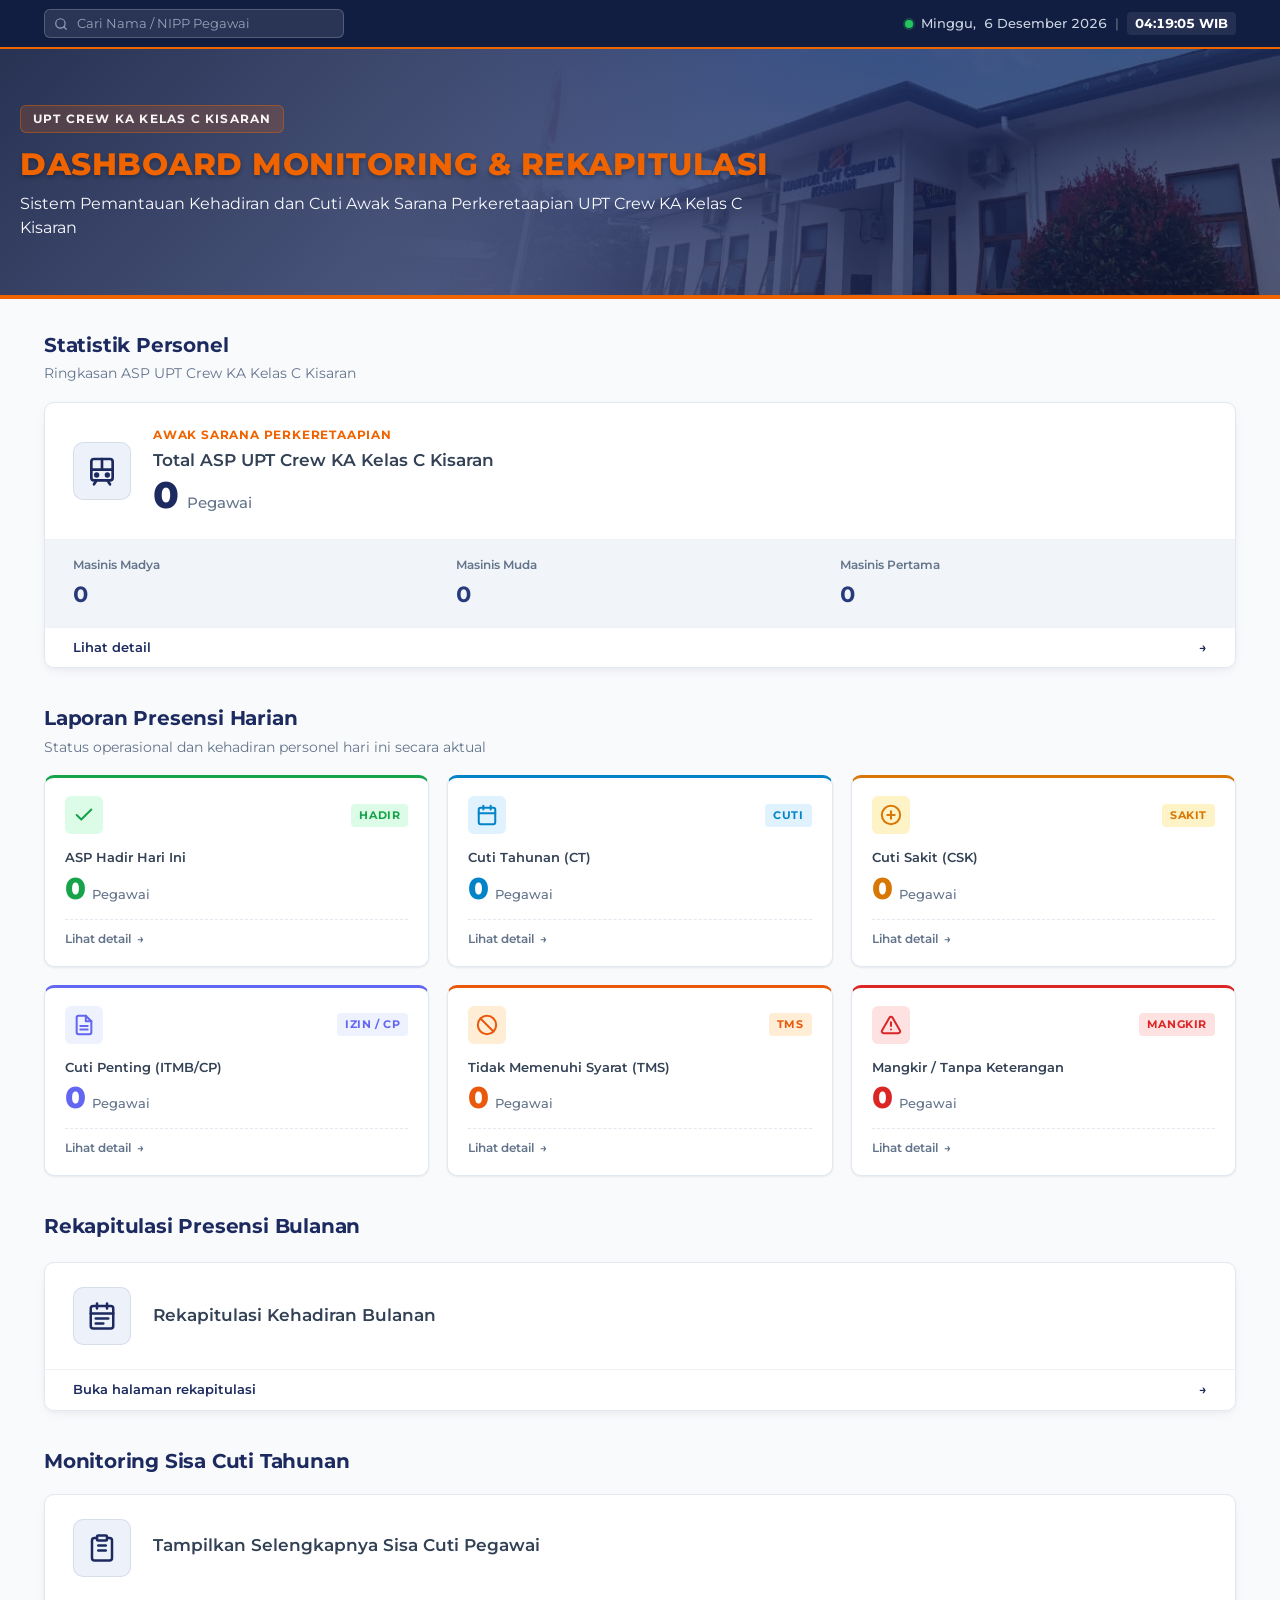
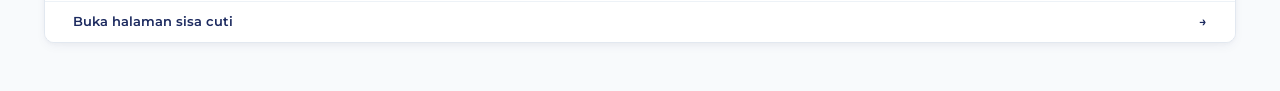
==== commit 711047cd: "Refactor monthly report section in index.html" ====
--- a/index.html
+++ b/index.html
@@ -268,139 +268,72 @@
             </div>
         </section>
 
-        <!-- ================= SECTION 3: REKAPITULASI BULANAN ================= -->
-        <section class="dashboard-section section-bulanan-card" id="section-laporan-bulanan" aria-labelledby="heading-bulanan">
+        <!-- ================= SECTION 3: REKAPITULASI PRESENSI BULANAN ================= -->
+        <section class="dashboard-section" id="section-laporan-bulanan" aria-labelledby="heading-bulanan">
             <div class="section-header">
                 <div>
                     <h2 id="heading-bulanan" class="section-title">Rekapitulasi Presensi Bulanan</h2>
-                    <p class="section-desc">Pilih bulan kalender kerja untuk menganalisis akumulasi dan mengunduh berkas laporan</p>
-                </div>
-            </div>
-
-            <!-- Kontrol Pilih Bulan & Aksi -->
-            <div class="bulan-toolbar">
-                <div class="toolbar-left">
-                    <label for="select-pilih-bulan" class="sr-only">Pilih Bulan</label>
-                    <div class="select-wrapper">
-                        <select id="select-pilih-bulan" aria-label="Pilih Bulan Rekapitulasi">
-                            <option value="0">Januari</option>
-                            <option value="1">Februari</option>
-                            <option value="2">Maret</option>
-                            <option value="3">April</option>
-                            <option value="4">Mei</option>
-                            <option value="5">Juni</option>
-                            <option value="6">Juli</option>
-                            <option value="7">Agustus</option>
-                            <option value="8">September</option>
-                            <option value="9">Oktober</option>
-                            <option value="10">November</option>
-                            <option value="11">Desember</option>
-                        </select>
-                    </div>
-                    <button id="btn-tampilkan-bulan" class="btn btn-primary" type="button">
-                        <svg viewBox="0 0 24 24" width="16" height="16" fill="none" stroke="currentColor" stroke-width="2" stroke-linecap="round" stroke-linejoin="round" aria-hidden="true">
-                            <circle cx="11" cy="11" r="8"/>
-                            <line x1="21" x2="16.65" y1="21" y2="16.65"/>
+                    <p class="section-desc"></p>
+                </div>
+            </div>
+
+            <!-- Kartu dengan style konsisten (mengikuti .tren-cuti-card / .kpi-utama-card) -->
+            <a href="rekap-bulanan.html" class="kpi-utama-card" target="_blank" aria-label="Buka halaman Rekapitulasi Presensi Bulanan di tab baru">
+                <div class="kpi-utama-main">
+                    <div class="kpi-brand-icon" aria-hidden="true">
+                        <svg viewBox="0 0 24 24" width="30" height="30" fill="none" stroke="currentColor" stroke-width="2" stroke-linecap="round" stroke-linejoin="round">
+                            <rect width="18" height="18" x="3" y="4" rx="2" ry="2"/>
+                            <line x1="16" x2="16" y1="2" y2="6"/>
+                            <line x1="8" x2="8" y1="2" y2="6"/>
+                            <line x1="3" x2="21" y1="10" y2="10"/>
+                            <line x1="7" x2="17" y1="14" y2="14"/>
+                            <line x1="7" x2="13" y1="18" y2="18"/>
                         </svg>
-                        <span>Tampilkan Data</span>
-                    </button>
-                </div>
-
-                <div class="toolbar-right">
-                    <button id="btn-ekspor-excel" class="btn btn-secondary" type="button">
-                        <svg viewBox="0 0 24 24" width="16" height="16" fill="none" stroke="currentColor" stroke-width="2" stroke-linecap="round" stroke-linejoin="round" aria-hidden="true">
-                            <path d="M21 15v4a2 2 0 0 1-2 2H5a2 2 0 0 1-2-2v-4"/>
-                            <polyline points="7 10 12 15 17 10"/>
-                            <line x1="12" x2="12" y1="15" y2="3"/>
+                    </div>
+                    <div class="kpi-main-info" style="flex-grow: 1;">
+                        <span class="kpi-badge-label"></span>
+                        <h3 class="kpi-main-heading">Rekapitulasi Kehadiran Bulanan</h3>
+                        <p style="font-size: 0.86rem; color: var(--text-muted); margin-top: 4px; font-weight: 400;">
+                        </p>
+                    </div>
+                </div>
+                <div class="kpi-action-bar">
+                    <span>Buka halaman rekapitulasi</span>
+                    <span aria-hidden="true">&rarr;</span>
+                </div>
+            </a>
+        </section>
+    <!-- ================= SECTION: MONITORING SISA CUTI TAHUNAN ================= -->
+        <section class="dashboard-section" aria-labelledby="heading-sisa-cuti">
+            <div class="section-header">
+                <div>
+                    <h2 id="heading-sisa-cuti" class="section-title">Monitoring Sisa Cuti Tahunan</h2>
+                </div>
+            </div>
+
+            <!-- Kartu Akses ke Halaman Sisa Cuti -->
+            <a href="sisa-cuti.html" class="kpi-utama-card" target="_blank" aria-label="Buka halaman Monitoring Sisa Cuti di tab baru">
+                <div class="kpi-utama-main">
+                    <div class="kpi-brand-icon" aria-hidden="true">
+                        <!-- Icon Dokumen / Kalkulator Cuti -->
+                        <svg viewBox="0 0 24 24" width="30" height="30" fill="none" stroke="currentColor" stroke-width="2" stroke-linecap="round" stroke-linejoin="round">
+                            <path d="M16 4h2a2 2 0 0 1 2 2v14a2 2 0 0 1-2 2H6a2 2 0 0 1-2-2V6a2 2 0 0 1 2-2h2"/>
+                            <rect width="8" height="4" x="8" y="2" rx="1" ry="1"/>
+                            <path d="M9 14h6"/>
+                            <path d="M9 10h6"/>
                         </svg>
-                        <span>Unduh CSV</span>
-                    </button>
-                </div>
-            </div>
-
-            <!-- Area Hasil Rekapitulasi Bulanan -->
-            <div id="hasil-rekap-bulanan" class="hasil-rekap-container" style="display: none;">
-                
-                <!-- 1. Ringkasan Kartu Statistik Bulanan -->
-                <div class="bulan-summary-grid">
-                    <div class="summary-card">
-                        <span class="summary-label">Total Personel</span>
-                        <div class="summary-val-row">
-                            <span class="summary-val" id="sum-total-pegawai">0</span>
-                        </div>
-                    </div>
-                    <div class="summary-card card-hadir">
-                        <span class="summary-label">Tingkat Kehadiran</span>
-                        <div class="summary-val-row">
-                            <span class="summary-val" id="sum-rata-hadir">0%</span>
-                        </div>
-                    </div>
-                    <div class="summary-card card-cuti">
-                        <span class="summary-label">Akumulasi Cuti (CT)</span>
-                        <div class="summary-val-row">
-                            <span class="summary-val" id="sum-total-cuti">0</span>
-                        </div>
-                    </div>
-                    <div class="summary-card card-sakit">
-                        <span class="summary-label">Akumulasi Sakit (CSK)</span>
-                        <div class="summary-val-row">
-                            <span class="summary-val" id="sum-total-sakit">0</span>
-                        </div>
-                    </div>
-                    <div class="summary-card card-tms">
-                        <span class="summary-label">Akumulasi TMS</span>
-                        <div class="summary-val-row">
-                            <span class="summary-val" id="sum-total-tms">0</span>
-                        </div>
-                    </div>
-                    <div class="summary-card card-mangkir">
-                        <span class="summary-label">Akumulasi Mangkir</span>
-                        <div class="summary-val-row">
-                            <span class="summary-val" id="sum-total-mangkir">0</span>
-                        </div>
-                    </div>
-                </div>
-
-                <!-- 2. Filter Pencarian Tabel -->
-                <div class="table-search-bar">
-                    <div class="search-input-wrapper">
-                        <svg viewBox="0 0 24 24" width="16" height="16" fill="none" stroke="currentColor" stroke-width="2" stroke-linecap="round" stroke-linejoin="round" aria-hidden="true">
-                            <circle cx="11" cy="11" r="8"/>
-                            <line x1="21" x2="16.65" y1="21" y2="16.65"/>
-                        </svg>
-                        <input type="text" id="input-cari-bulan" placeholder="Cari nama atau NIPP pegawai..." aria-label="Cari nama atau NIPP dalam tabel bulanan">
-                    </div>
-                    <div class="table-count-label" id="label-jumlah-rekap">Menampilkan data rekapitulasi</div>
-                </div>
-
-                <!-- 3. Tabel Rekapitulasi Per Personel -->
-                <div class="table-responsive-wrapper">
-                    <table class="data-table" id="tabel-rekap-bulanan">
-                        <thead>
-                            <tr>
-                                <th scope="col" class="cell-center">No</th>
-                                <th scope="col">Nama Pegawai</th>
-                                <th scope="col" class="cell-center">NIPP</th>
-                                <th scope="col">Jabatan</th>
-                                <th scope="col" class="cell-center col-hadir">Hadir</th>
-                                <th scope="col" class="cell-center">Cuti (CT)</th>
-                                <th scope="col" class="cell-center">Sakit (CSK)</th>
-                                <th scope="col" class="cell-center">Cuti Penting</th>
-                                <th scope="col" class="cell-center col-tms">TMS</th>
-                                <th scope="col" class="cell-center col-mangkir">Mangkir</th>
-                            </tr>
-                        </thead>
-                        <tbody id="tabel-rekap-bulanan-body">
-                            <!-- Injeksi data melalui JavaScript -->
-                        </tbody>
-                    </table>
-                </div>
-
-            </div>
+                    </div>
+                    <div class="kpi-main-info" style="flex-grow: 1;">
+                        <h3 class="kpi-main-heading">Tampilkan Selengkapnya Sisa Cuti Pegawai</h3>
+                    </div>
+                </div>
+
+                <div class="kpi-action-bar">
+                    <span>Buka halaman sisa cuti</span>
+                    <span aria-hidden="true">&rarr;</span>
+                </div>
+            </a>
         </section>
-
-    </main>
-
     <!-- ================= MODAL DETAIL POP-UP ================= -->
     <div id="modal-detail" class="modal-overlay" style="display: none;" role="dialog" aria-modal="true" aria-labelledby="modal-title">
         <div class="modal-content">
--- a/css/style.css
+++ b/css/style.css
@@ -1219,3 +1219,213 @@
     font-size: 0.74rem;
     color: var(--text-muted);
 }
+
+/* ==========================================================================
+   STATISTIK TREN CUTI TAHUNAN
+   ========================================================================== */
+.tren-cuti-card {
+    background-color: var(--surface-card);
+    border-radius: var(--radius-md);
+    border: 1px solid var(--border-color);
+    box-shadow: var(--shadow-card);
+    padding: 24px 28px;
+    display: flex;
+    flex-direction: column;
+    gap: 22px;
+}
+
+.tren-stats-summary-grid {
+    display: grid;
+    grid-template-columns: repeat(3, 1fr);
+    gap: 16px;
+    padding-bottom: 20px;
+    border-bottom: 1px solid var(--border-subtle);
+}
+
+.stat-box {
+    background-color: var(--surface-subtle);
+    border: 1px solid var(--border-color);
+    border-radius: var(--radius-sm);
+    padding: 14px 18px;
+    display: flex;
+    flex-direction: column;
+}
+
+.stat-box-label {
+    font-size: 0.76rem;
+    font-weight: 600;
+    color: var(--text-muted);
+    margin-bottom: 4px;
+    text-transform: uppercase;
+    letter-spacing: 0.5px;
+}
+
+.stat-box-val-row {
+    display: flex;
+    align-items: baseline;
+    gap: 6px;
+}
+
+.stat-box-val {
+    font-size: 1.55rem;
+    font-weight: 800;
+    color: var(--kai-blue);
+    font-variant-numeric: tabular-nums;
+    line-height: 1;
+}
+
+.stat-box-val.highlight-peak {
+    color: var(--status-cuti);
+    font-size: 1.3rem;
+}
+
+.stat-box-unit {
+    font-size: 0.8rem;
+    color: var(--text-secondary);
+    font-weight: 500;
+}
+
+.tren-grid-bulan {
+    display: grid;
+    grid-template-columns: repeat(12, 1fr);
+    gap: 12px;
+}
+
+.tren-bulan-item {
+    background-color: var(--surface-subtle);
+    border: 1px solid var(--border-color);
+    border-radius: var(--radius-sm);
+    padding: 14px 8px 10px 8px;
+    display: flex;
+    flex-direction: column;
+    align-items: center;
+    text-align: center;
+    position: relative;
+    overflow: hidden;
+    transition: transform 0.15s ease, border-color 0.15s ease, background 0.15s ease;
+}
+
+.tren-bulan-item:hover {
+    transform: translateY(-2px);
+    border-color: var(--status-cuti);
+    background-color: var(--status-cuti-bg);
+}
+
+.tren-nama-bulan {
+    font-size: 0.72rem;
+    font-weight: 700;
+    color: var(--text-muted);
+    text-transform: uppercase;
+    margin-bottom: 6px;
+    letter-spacing: 0.5px;
+    z-index: 2;
+}
+
+.tren-nilai-bulan {
+    font-size: 1.15rem;
+    font-weight: 800;
+    color: var(--kai-blue);
+    font-variant-numeric: tabular-nums;
+    margin-bottom: 8px;
+    z-index: 2;
+}
+
+/* Mini Bar Indikator Statistik di Background Kartu Bulan */
+.tren-bar-visual {
+    position: absolute;
+    bottom: 0;
+    left: 0;
+    width: 100%;
+    background-color: rgba(2, 132, 199, 0.15); /* Mengikuti warna status cuti */
+    transition: height 0.4s ease;
+    z-index: 1;
+    border-top: 2px solid var(--status-cuti);
+}
+
+.tren-bulan-loading {
+    grid-column: span 12;
+    text-align: center;
+    padding: 24px;
+    color: var(--text-muted);
+    font-size: 0.86rem;
+}
+
+/* Responsif untuk Tablet & Mobile */
+@media (max-width: 1024px) {
+    .tren-stats-summary-grid {
+        grid-template-columns: 1fr;
+        gap: 10px;
+    }
+    .tren-grid-bulan {
+        grid-template-columns: repeat(6, 1fr);
+    }
+}
+
+@media (max-width: 600px) {
+    .tren-grid-bulan {
+        grid-template-columns: repeat(3, 1fr);
+    }
+}
+
+/* ==========================================================================
+   SVG LINE CHART STYLING
+   ========================================================================== */
+.line-chart-container {
+    width: 100%;
+    height: 290px;
+    position: relative;
+    margin-top: 10px;
+}
+
+#tren-line-chart {
+    width: 100%;
+    height: 100%;
+    overflow: visible;
+}
+
+.chart-grid-line {
+    stroke: var(--border-subtle);
+    stroke-dasharray: 4 4;
+    stroke-width: 1;
+}
+
+.chart-area {
+    fill: rgba(2, 132, 199, 0.08);
+}
+
+.chart-line {
+    fill: none;
+    stroke: var(--status-cuti);
+    stroke-width: 3;
+    stroke-linecap: round;
+    stroke-linejoin: round;
+}
+
+.chart-dot {
+    fill: var(--surface-card);
+    stroke: var(--status-cuti);
+    stroke-width: 2.5;
+    transition: r 0.2s ease, fill 0.2s ease;
+}
+
+.chart-dot:hover {
+    r: 6;
+    fill: var(--status-cuti);
+    cursor: pointer;
+}
+
+.chart-text-month {
+    font-size: 11px;
+    fill: var(--text-muted);
+    font-family: 'Montserrat', sans-serif;
+    font-weight: 600;
+    text-anchor: middle;
+}
+
+.chart-text-value {
+    font-size: 11px;
+    fill: var(--kai-blue);
+    font-family: 'Montserrat', sans-serif;
+    font-weight: 700;
+    text-anchor: middle;
+}
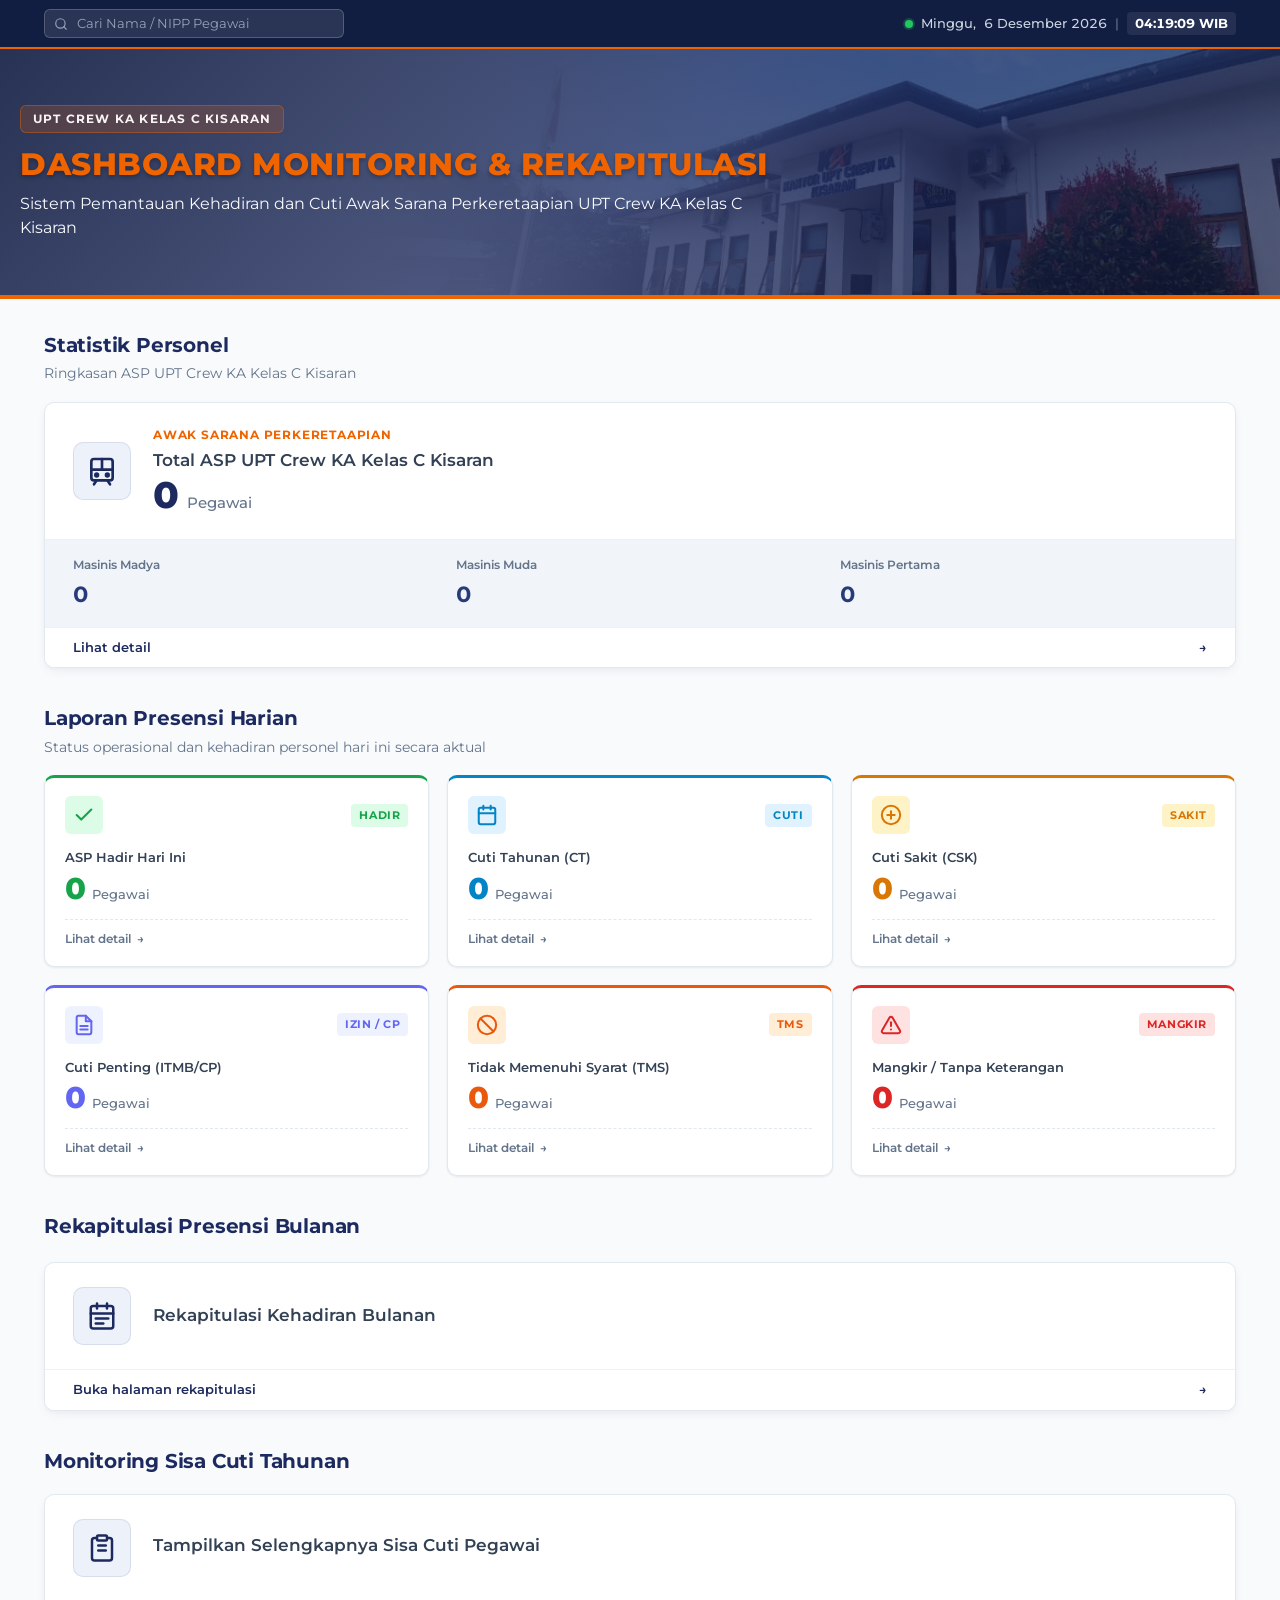
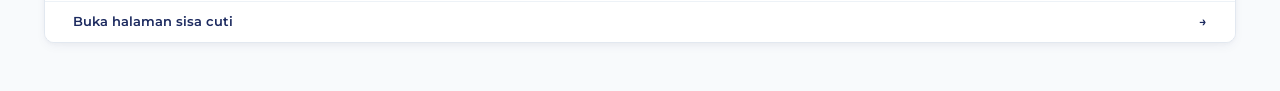
==== commit 9eb130f9: "Remove target attribute from link Removed target attribute from link to 'sisa-cuti.html'." ====
--- a/index.html
+++ b/index.html
@@ -312,7 +312,7 @@
             </div>
 
             <!-- Kartu Akses ke Halaman Sisa Cuti -->
-            <a href="sisa-cuti.html" class="kpi-utama-card" target="_blank" aria-label="Buka halaman Monitoring Sisa Cuti di tab baru">
+            <a href="sisa-cuti.html" class="kpi-utama-card" aria-label="Buka halaman Monitoring Sisa Cuti di tab baru">
                 <div class="kpi-utama-main">
                     <div class="kpi-brand-icon" aria-hidden="true">
                         <!-- Icon Dokumen / Kalkulator Cuti -->
